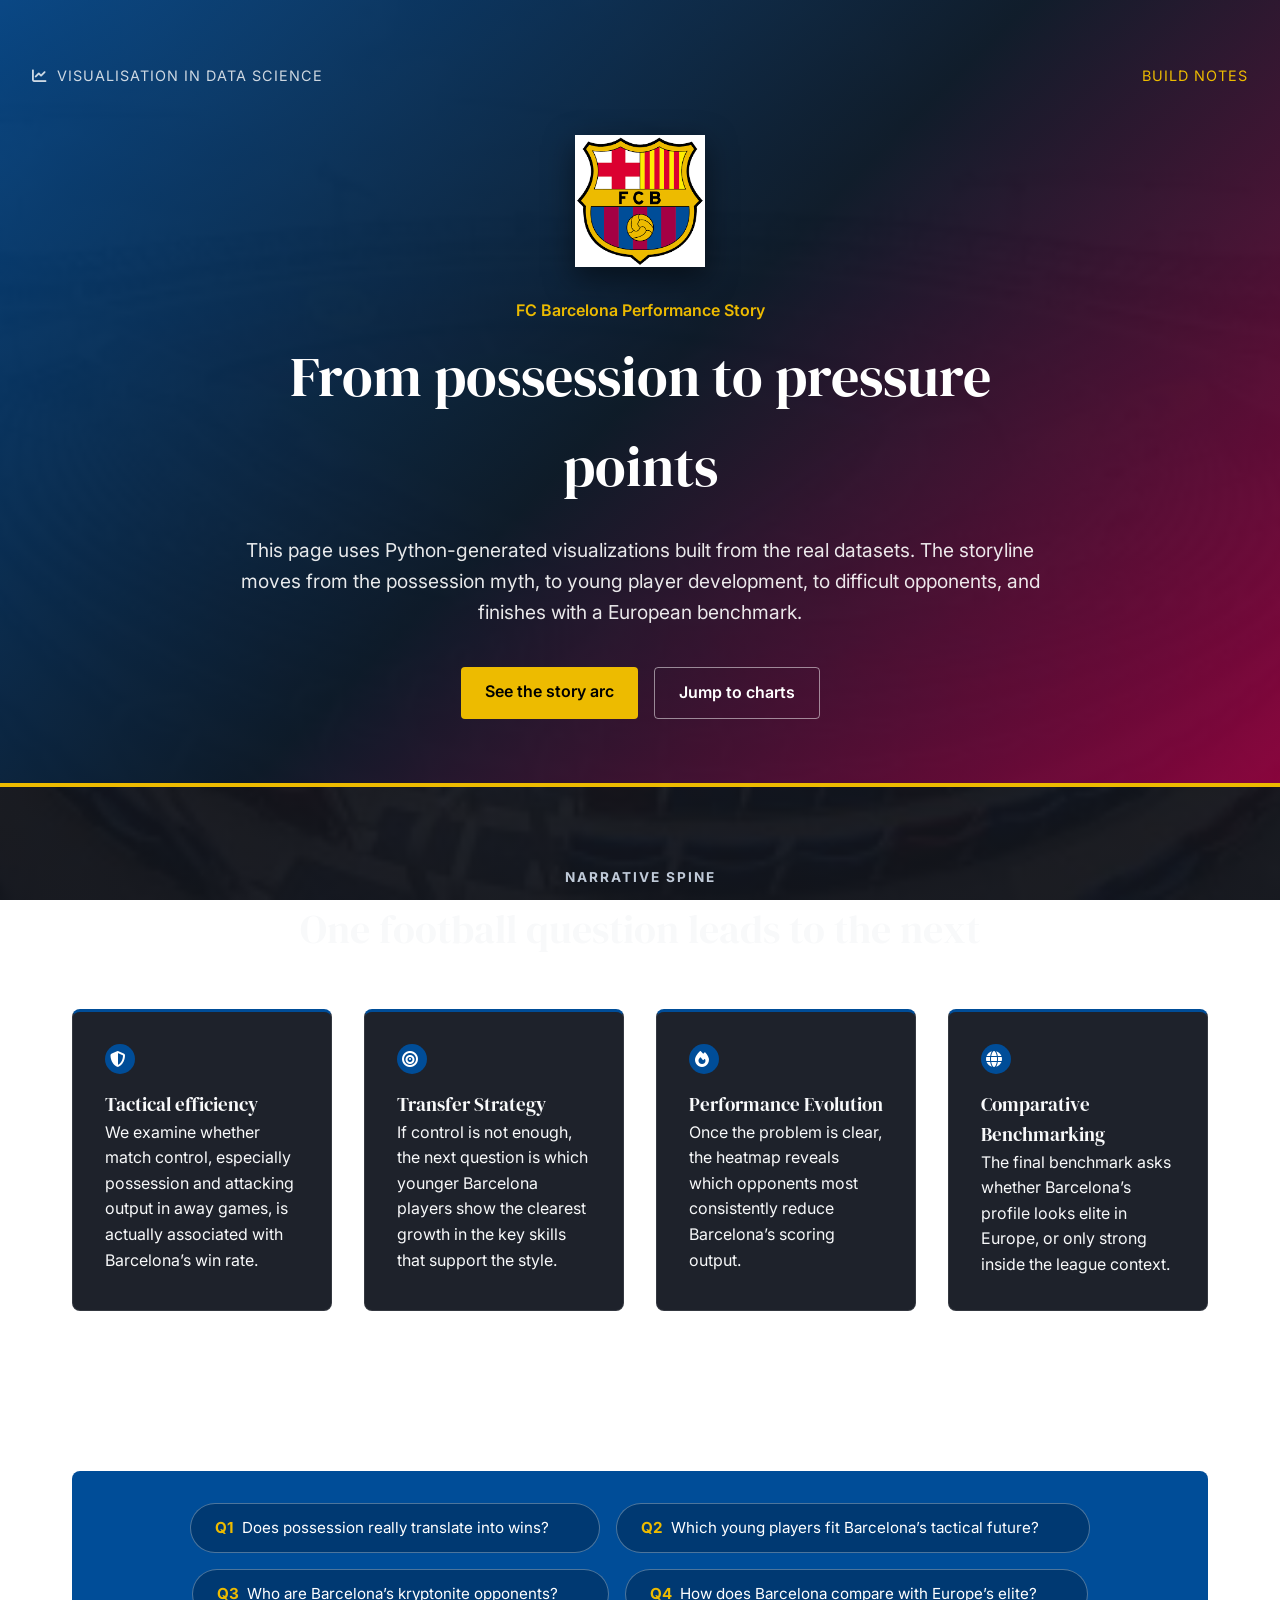
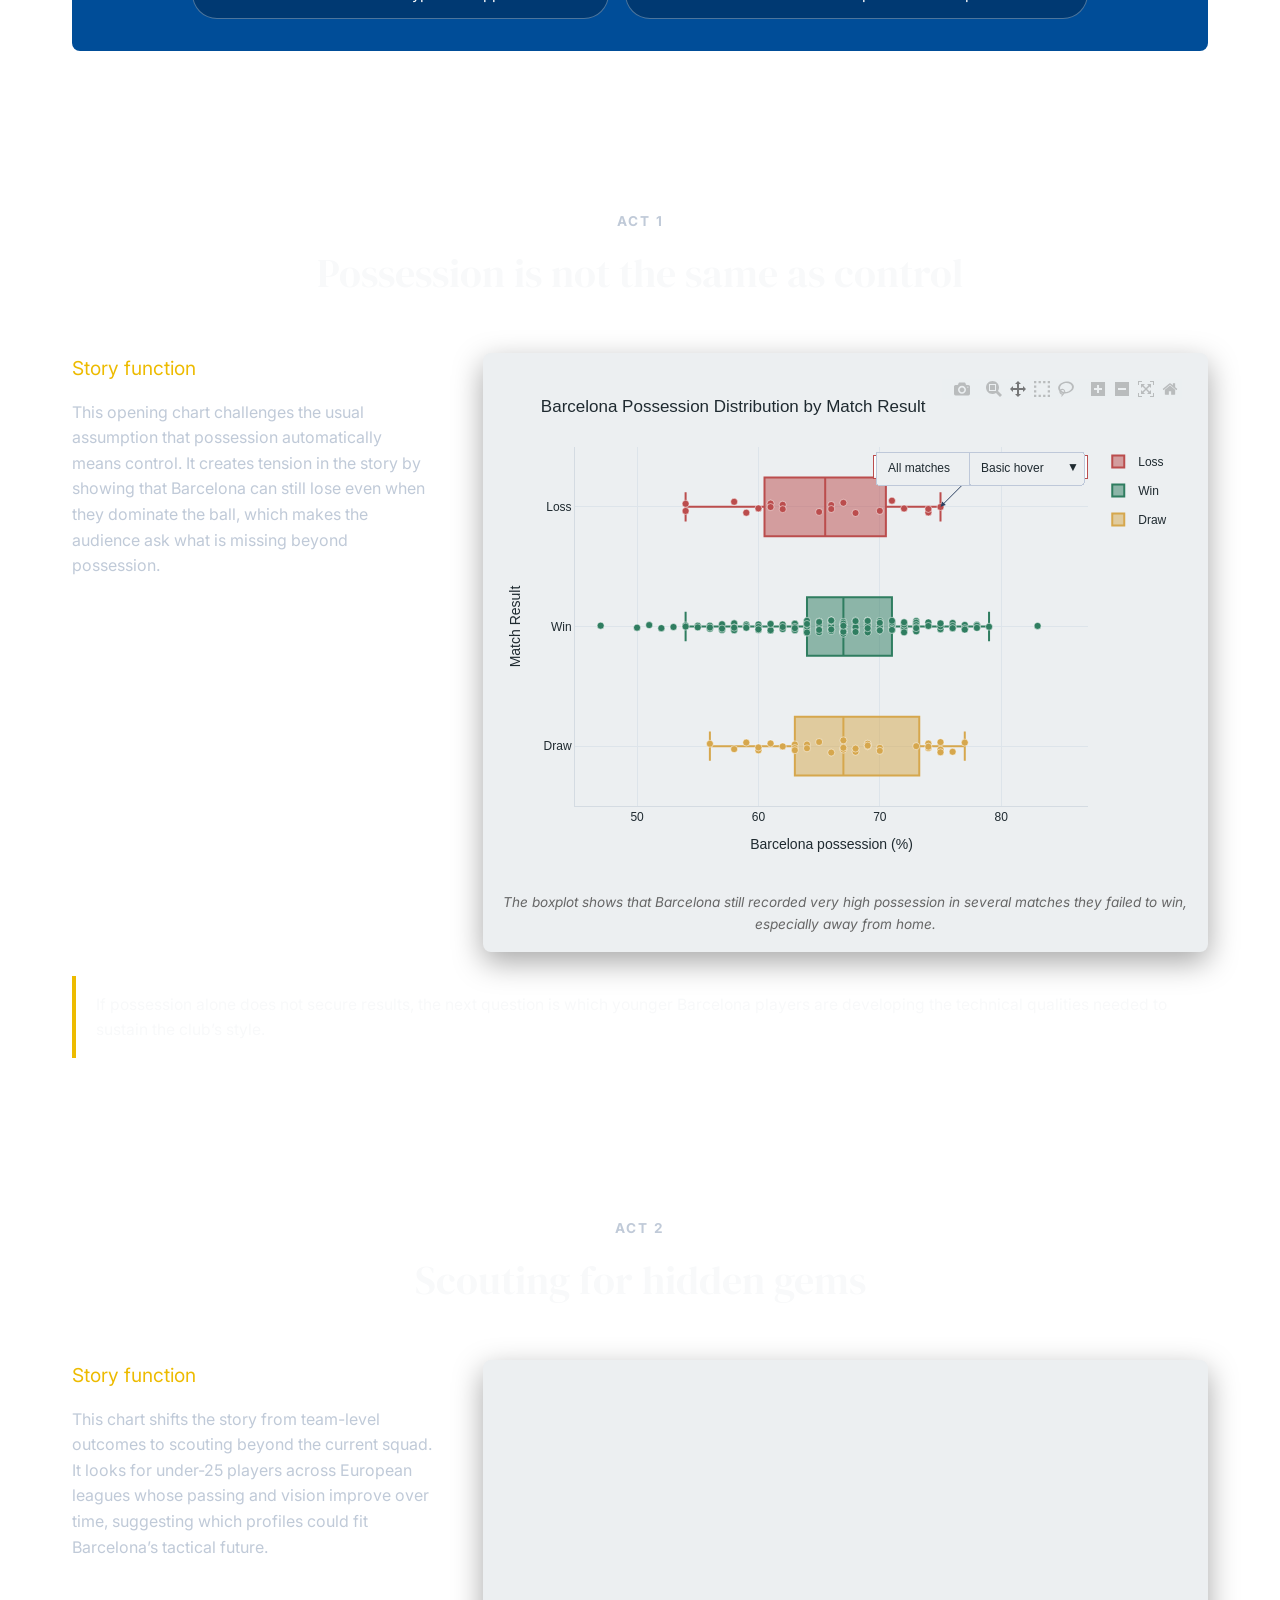
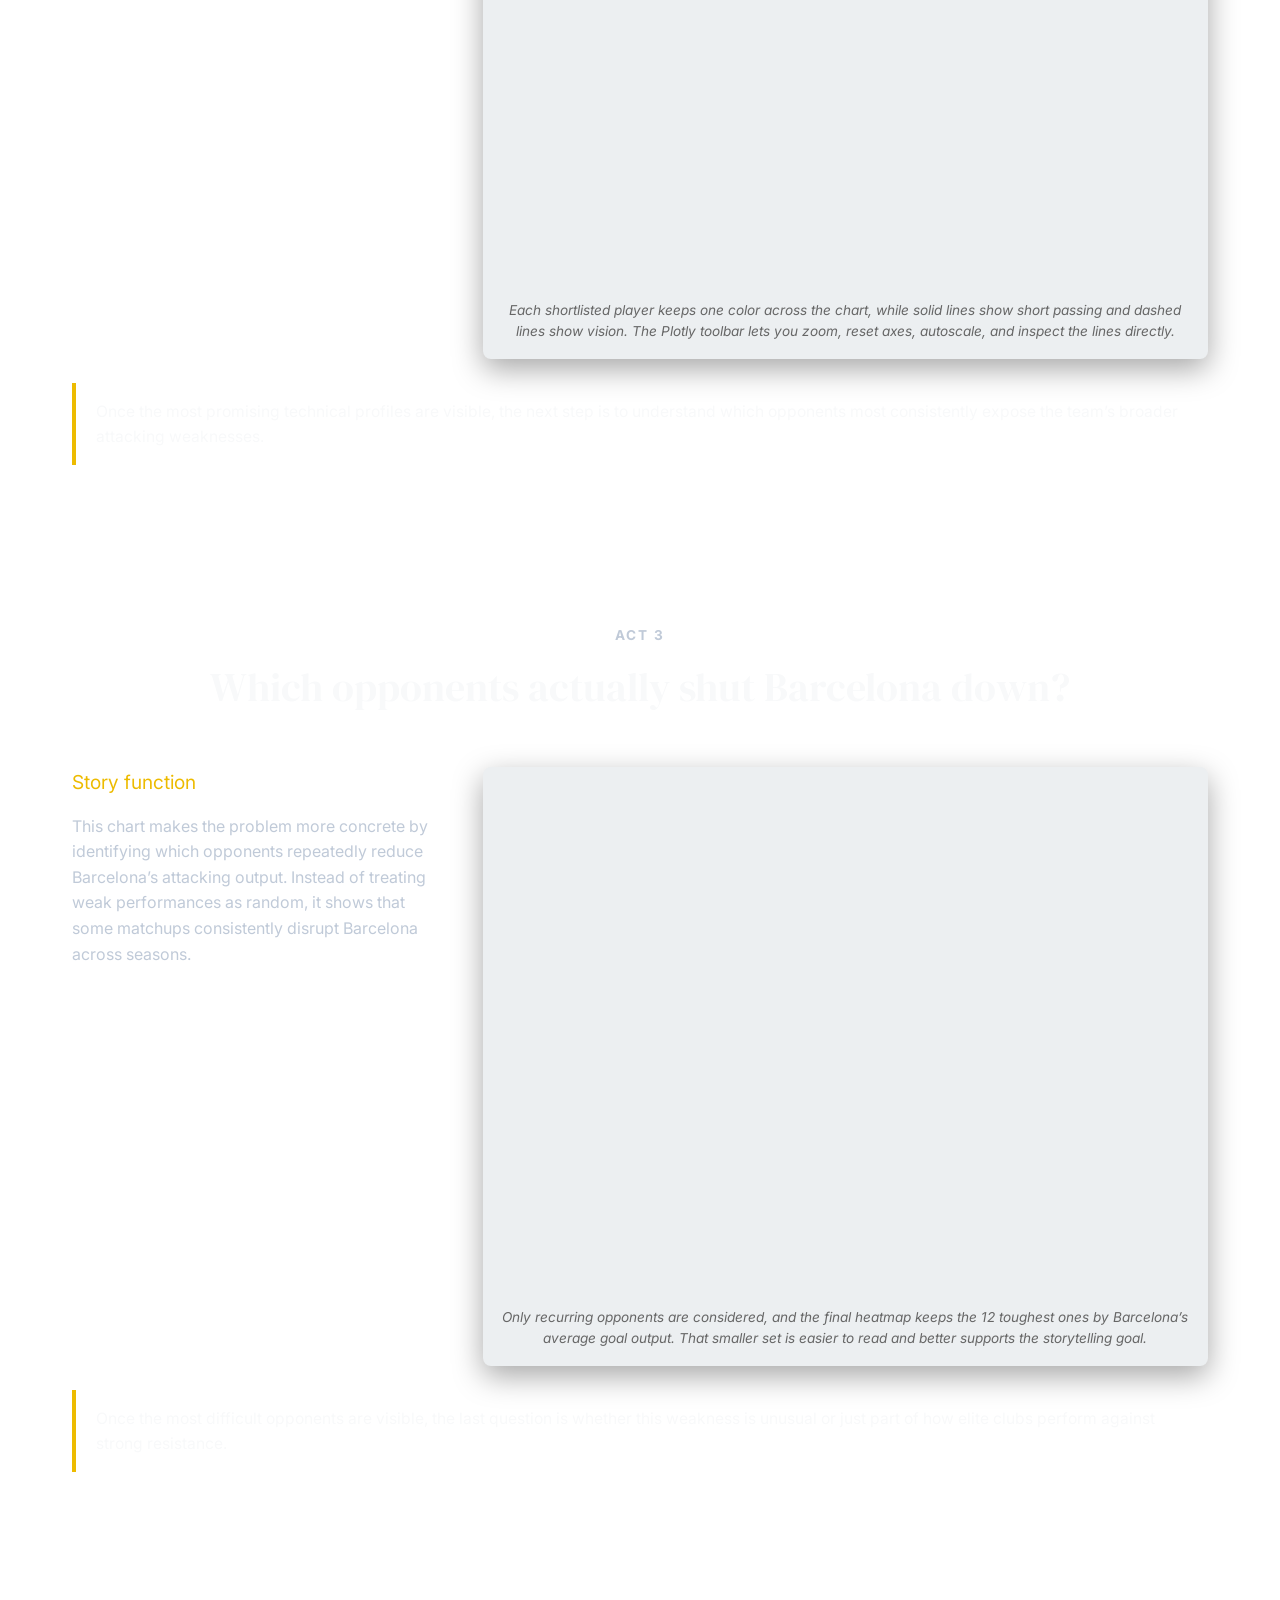
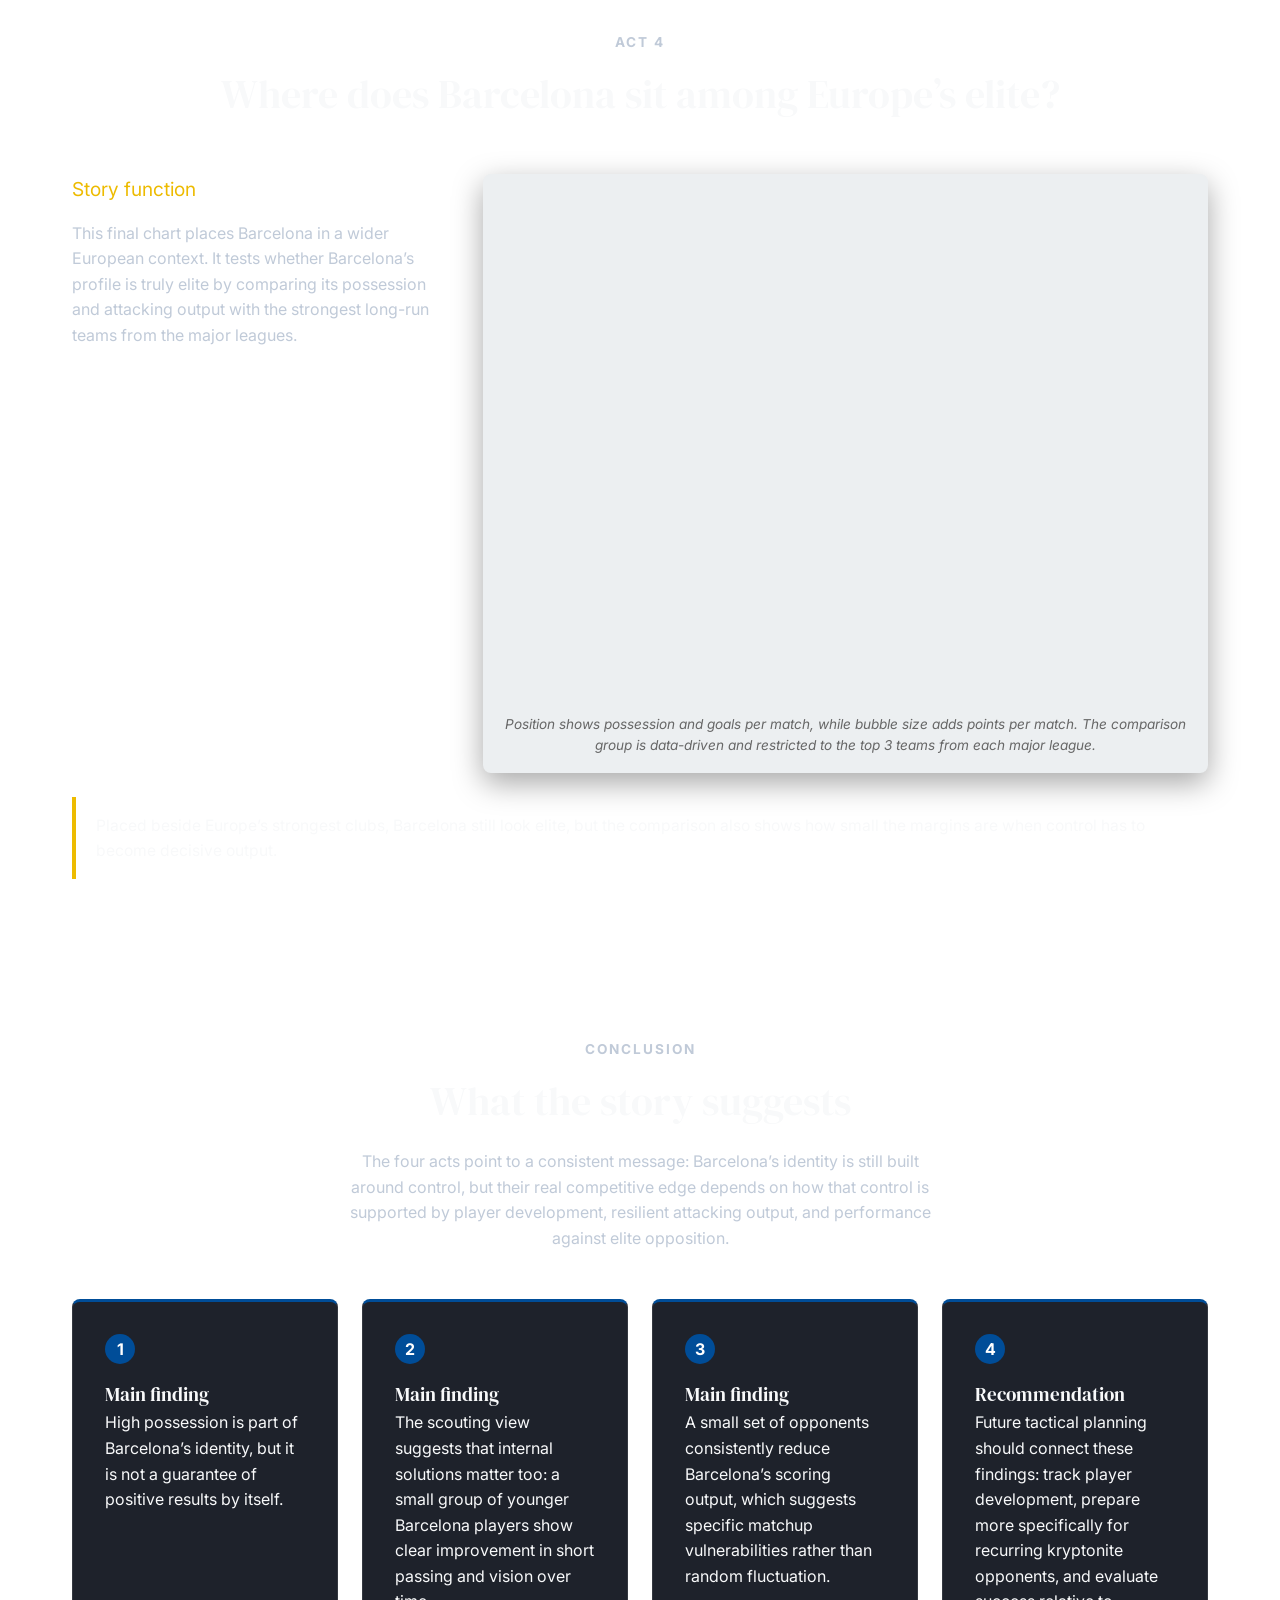
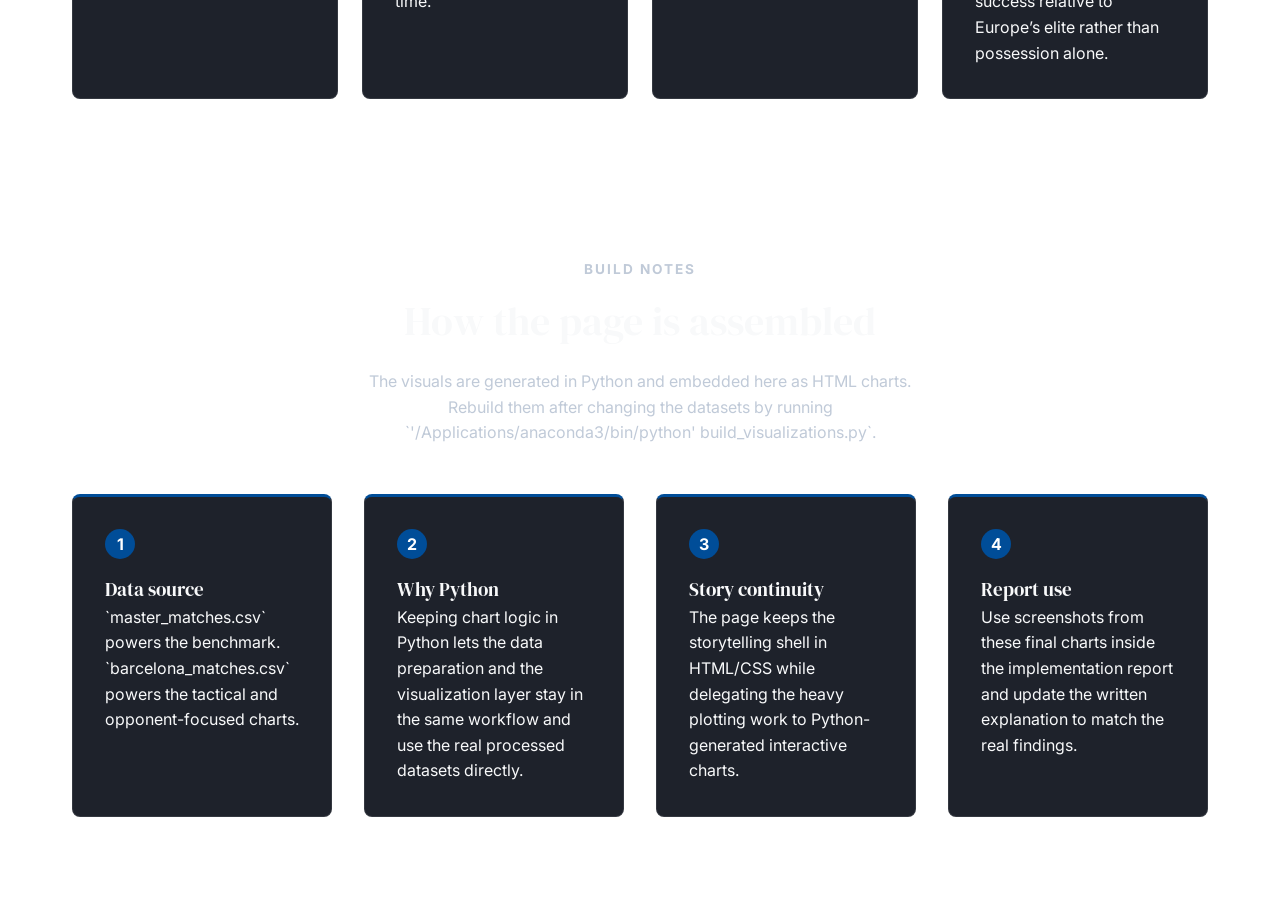
==== Final_Visualisation.html @ 542c440f "Filtering and other changes" ====
<!DOCTYPE html>
<html lang="en">
  <head>
    <meta charset="UTF-8" />
    <meta name="viewport" content="width=device-width, initial-scale=1.0" />
    <title>Barcelona Performance Story</title>
    <link rel="preconnect" href="https://fonts.googleapis.com" />
    <link rel="preconnect" href="https://fonts.gstatic.com" crossorigin />
    <link href="https://fonts.googleapis.com/css2?family=DM+Serif+Display:ital@0;1&family=Inter:wght@400;500;600;700&display=swap" rel="stylesheet" />
    <link rel="stylesheet" href="https://cdnjs.cloudflare.com/ajax/libs/font-awesome/6.4.0/css/all.min.css" />
    <link rel="stylesheet" href="./styles-2.css" />
  </head>
  <body>
    <header class="hero">
      <nav class="topbar">
        <span class="eyebrow"><i class="fa-solid fa-chart-line"></i> Visualisation in Data Science</span>
        <a href="#build-notes" class="report-link">Build notes</a>
      </nav>
      <div class="hero-copy">
        <img src="./barca-logo.png" alt="FC Barcelona Crest" class="barca-logo" />
        
        <p class="kicker">FC Barcelona Performance Story</p>
        <h1>From possession to pressure points</h1>
        <p class="lede">
          This page uses Python-generated visualizations built from the real
          datasets. The storyline moves from the possession myth, to young
          player development, to difficult opponents, and finishes with a European
          benchmark.
        </p>
        <div class="hero-actions">
          <a href="#storyline" class="button button-primary">See the story arc</a>
          <a href="#visual-1" class="button button-secondary">Jump to charts</a>
        </div>
      </div>
    </header>

    <main>
      <section id="storyline" class="panel panel-story">
        <div class="section-heading">
          <p class="section-kicker">Narrative spine</p>
          <h2>One football question leads to the next</h2>
        </div>
        <div class="story-grid">
          <article class="story-card">
            <span class="step"><i class="fa-solid fa-shield-halved"></i></span>
            <h3> Tactical efficiency</h3>
            <p>We examine whether match control, especially possession and attacking output in away games, is actually associated with Barcelona’s win rate.</p>
          </article>
          <article class="story-card">
            <span class="step"><i class="fa-solid fa-bullseye"></i></span>
            <h3>Transfer Strategy</h3>
            <p>If control is not enough, the next question is which younger Barcelona players show the clearest growth in the key skills that support the style.</p>
          </article>
          <article class="story-card">
            <span class="step"><i class="fa-solid fa-fire"></i></span>
            <h3>Performance Evolution</h3>
            <p>Once the problem is clear, the heatmap reveals which opponents most consistently reduce Barcelona’s scoring output.</p>
          </article>
          <article class="story-card">
            <span class="step"><i class="fa-solid fa-globe"></i></span>
            <h3>Comparative Benchmarking</h3>
            <p>The final benchmark asks whether Barcelona’s profile looks elite in Europe, or only strong inside the league context.</p>
          </article>
        </div>
      </section>

      <section class="panel panel-question-strip">
        <div class="question-strip">
          <a href="#visual-1" class="question-pill">
            <strong>Q1</strong>
            <span>Does possession really translate into wins?</span>
            <i class="fa-solid fa-arrow-right pill-icon"></i>
          </a>
          <a href="#visual-2" class="question-pill">
            <strong>Q2</strong>
            <span>Which young players fit Barcelona’s tactical future?</span>
            <i class="fa-solid fa-arrow-right pill-icon"></i>
          </a>
          <a href="#visual-3" class="question-pill">
            <strong>Q3</strong>
            <span>Who are Barcelona’s kryptonite opponents?</span>
            <i class="fa-solid fa-arrow-right pill-icon"></i>
          </a>
          <a href="#visual-4" class="question-pill">
            <strong>Q4</strong>
            <span>How does Barcelona compare with Europe’s elite?</span>
            <i class="fa-solid fa-arrow-right pill-icon"></i>
          </a>
        </div>
      </section>

      <section id="visual-1" class="panel visual-panel">
        <div class="section-heading">
          <p class="section-kicker">Act 1</p>
          <h2>Possession is not the same as control</h2>
        </div>
        <div class="chart-layout">
          <div class="chart-copy">
            <h3>Story function</h3>
            <p>This opening chart challenges the usual assumption that possession automatically means control. It creates tension in the story by showing that Barcelona can still lose even when they dominate the ball, which makes the audience ask what is missing beyond possession.</p>
          </div>
          <div class="chart-card">
            <iframe class="chart-frame" src="./charts/act1_boxplot.html" title="Act 1 boxplot" loading="lazy"></iframe>
            <div class="chart-note">The boxplot shows that Barcelona still recorded very high possession in several matches they failed to win, especially away from home.</div>
          </div>
        </div>
        <p class="transition-note">If possession alone does not secure results, the next question is which younger Barcelona players are developing the technical qualities needed to sustain the club’s style.</p>
      </section>

      <section id="visual-2" class="panel visual-panel">
        <div class="section-heading">
          <p class="section-kicker">Act 2</p>
          <h2>Scouting for hidden gems</h2>
        </div>
        <div class="chart-layout">
          <div class="chart-copy">
            <h3>Story function</h3>
            <p>This chart shifts the story from team-level outcomes to scouting beyond the current squad. It looks for under-25 players across European leagues whose passing and vision improve over time, suggesting which profiles could fit Barcelona’s tactical future.</p>
          </div>
          <div class="chart-card">
            <iframe class="chart-frame" src="./charts/act2_hidden_gems.html" title="Act 2 scouting for hidden gems" loading="lazy"></iframe>
            <div class="chart-note">Each shortlisted player keeps one color across the chart, while solid lines show short passing and dashed lines show vision. The Plotly toolbar lets you zoom, reset axes, autoscale, and inspect the lines directly.</div>
          </div>
        </div>
        <p class="transition-note">Once the most promising technical profiles are visible, the next step is to understand which opponents most consistently expose the team’s broader attacking weaknesses.</p>
      </section>

      <section id="visual-3" class="panel visual-panel">
        <div class="section-heading">
          <p class="section-kicker">Act 3</p>
          <h2>Which opponents actually shut Barcelona down?</h2>
        </div>
        <div class="chart-layout">
          <div class="chart-copy">
            <h3>Story function</h3>
            <p>This chart makes the problem more concrete by identifying which opponents repeatedly reduce Barcelona’s attacking output. Instead of treating weak performances as random, it shows that some matchups consistently disrupt Barcelona across seasons.</p>
          </div>
          <div class="chart-card">
            <iframe class="chart-frame" src="./charts/act3_kryptonite_heatmap.html" title="Act 3 kryptonite opponents" loading="lazy"></iframe>
            <div class="chart-note">Only recurring opponents are considered, and the final heatmap keeps the 12 toughest ones by Barcelona’s average goal output. That smaller set is easier to read and better supports the storytelling goal.</div>
          </div>
        </div>
        <p class="transition-note">Once the most difficult opponents are visible, the last question is whether this weakness is unusual or just part of how elite clubs perform against strong resistance.</p>
      </section>

      <section id="visual-4" class="panel visual-panel">
        <div class="section-heading">
          <p class="section-kicker">Act 4</p>
          <h2>Where does Barcelona sit among Europe’s elite?</h2>
        </div>
        <div class="chart-layout">
          <div class="chart-copy">
            <h3>Story function</h3>
            <p>This final chart places Barcelona in a wider European context. It tests whether Barcelona’s profile is truly elite by comparing its possession and attacking output with the strongest long-run teams from the major leagues.</p>
          </div>
          <div class="chart-card">
            <iframe class="chart-frame" src="./charts/act4_european_benchmark.html" title="Act 4 European benchmark" loading="lazy"></iframe>
            <div class="chart-note">Position shows possession and goals per match, while bubble size adds points per match. The comparison group is data-driven and restricted to the top 3 teams from each major league.</div>
          </div>
        </div>
        <p class="transition-note">Placed beside Europe’s strongest clubs, Barcelona still look elite, but the comparison also shows how small the margins are when control has to become decisive output.</p>
      </section>

      <section id="conclusion" class="panel panel-conclusion">
        <div class="section-heading">
          <p class="section-kicker">Conclusion</p>
          <h2>What the story suggests</h2>
          <p>
            The four acts point to a consistent message: Barcelona’s identity
            is still built around control, but their real competitive edge
            depends on how that control is supported by player development,
            resilient attacking output, and performance against elite opposition.
          </p>
        </div>
        <div class="conclusion-grid">
          <article class="report-card">
            <span class="step">1</span>
            <h3>Main finding</h3>
            <p>High possession is part of Barcelona’s identity, but it is not a guarantee of positive results by itself.</p>
          </article>
          <article class="report-card">
            <span class="step">2</span>
            <h3>Main finding</h3>
            <p>The scouting view suggests that internal solutions matter too: a small group of younger Barcelona players show clear improvement in short passing and vision over time.</p>
          </article>
          <article class="report-card">
            <span class="step">3</span>
            <h3>Main finding</h3>
            <p>A small set of opponents consistently reduce Barcelona’s scoring output, which suggests specific matchup vulnerabilities rather than random fluctuation.</p>
          </article>
          <article class="report-card">
            <span class="step">4</span>
            <h3>Recommendation</h3>
            <p>Future tactical planning should connect these findings: track player development, prepare more specifically for recurring kryptonite opponents, and evaluate success relative to Europe’s elite rather than possession alone.</p>
          </article>
        </div>
      </section>

      <section id="build-notes" class="panel panel-report">
        <div class="section-heading">
          <p class="section-kicker">Build notes</p>
          <h2>How the page is assembled</h2>
          <p>
            The visuals are generated in Python and embedded here as HTML charts.
            Rebuild them after changing the datasets by running
            `'/Applications/anaconda3/bin/python' build_visualizations.py`.
          </p>
        </div>
        <div class="report-cards">
          <article class="report-card">
            <span class="step">1</span>
            <h3>Data source</h3>
            <p>`master_matches.csv` powers the benchmark. `barcelona_matches.csv` powers the tactical and opponent-focused charts.</p>
          </article>
          <article class="report-card">
            <span class="step">2</span>
            <h3>Why Python</h3>
            <p>Keeping chart logic in Python lets the data preparation and the visualization layer stay in the same workflow and use the real processed datasets directly.</p>
          </article>
          <article class="report-card">
            <span class="step">3</span>
            <h3>Story continuity</h3>
            <p>The page keeps the storytelling shell in HTML/CSS while delegating the heavy plotting work to Python-generated interactive charts.</p>
          </article>
          <article class="report-card">
            <span class="step">4</span>
            <h3>Report use</h3>
            <p>Use screenshots from these final charts inside the implementation report and update the written explanation to match the real findings.</p>
          </article>
        </div>
      </section>
    </main>
  </body>
</html>
---- styles-2.css ----
:root {
  --barca-blue: #004d98;
  --barca-red: #a50044;
  --barca-yellow: #edbb00;
  --bg-dark: #12151c;
  --panel-bg: #1e222b;
  --text-main: #f8f9fa;
  --text-muted: #c0cad8;
  --border-color: rgba(255, 255, 255, 0.1);
}

* {
  box-sizing: border-box;
  margin: 0;
  padding: 0;
}


body {
  font-family: 'Inter', sans-serif;
  background-image: linear-gradient(rgba(18, 21, 28, 0.85), rgba(18, 21, 28, 0.95)), url('./camp-nou.jpeg');
  background-size: cover;
  background-position: center center;
  background-attachment: fixed;
  color: var(--text-main);
  line-height: 1.6;
}

html { scroll-behavior: smooth; }
h1, h2, h3 { font-family: 'DM Serif Display', serif; font-weight: normal; }

.hero {
  background: linear-gradient(135deg, rgba(0, 77, 152, 0.8) 0%, rgba(13, 27, 42, 0.9) 50%, rgba(165, 0, 68, 0.8) 100%);
  padding: 4rem 2rem;
  border-bottom: 4px solid var(--barca-yellow);
}

.topbar {
  display: flex; justify-content: space-between; margin-bottom: 3rem;
  font-size: 0.9rem; text-transform: uppercase; letter-spacing: 1px;
  color: rgba(255, 255, 255, 0.8);
}
.topbar a { color: var(--barca-yellow); text-decoration: none; }

.hero-copy { max-width: 800px; margin: 0 auto; text-align: center; }


.barca-logo { width: 130px; margin-bottom: 1.5rem; filter: drop-shadow(0px 10px 15px rgba(0,0,0,0.5)); transition: transform 0.3s ease; }
.barca-logo:hover { transform: scale(1.05); }

.kicker { color: var(--barca-yellow); font-weight: 600; margin-bottom: 0.5rem; }
.hero h1 { font-size: 3.5rem; margin-bottom: 1.5rem; color: #ffffff; }
.lede { font-size: 1.2rem; color: rgba(255, 255, 255, 0.9); margin-bottom: 2.5rem; }

.hero-actions { display: flex; justify-content: center; gap: 1rem; }
.button { padding: 0.75rem 1.5rem; border-radius: 4px; text-decoration: none; font-weight: 600; transition: all 0.3s ease; }
.button-primary { background-color: var(--barca-yellow); color: #000; }
.button-primary:hover { background-color: #ffd700; transform: translateY(-2px); }
.button-secondary { background-color: transparent; color: #fff; border: 1px solid rgba(255, 255, 255, 0.5); }
.button-secondary:hover { background-color: rgba(255, 255, 255, 0.1); }

.panel { padding: 5rem 2rem; max-width: 1200px; margin: 0 auto; }
.panel.alternate { background-color: rgba(0, 0, 0, 0.4); border-radius: 10px; }

.section-heading { margin-bottom: 3rem; text-align: center; }
.section-kicker { color: var(--barca-red); font-weight: 700; text-transform: uppercase; font-size: 0.85rem; letter-spacing: 2px; }
.section-heading h2 { font-size: 2.5rem; margin: 0.5rem 0 1rem; }
.section-heading p { color: var(--text-muted); max-width: 600px; margin: 0 auto; }

.story-grid, .report-cards { display: grid; grid-template-columns: repeat(auto-fit, minmax(250px, 1fr)); gap: 2rem; }
.story-card, .report-card { background-color: var(--panel-bg); padding: 2rem; border-radius: 8px; border: 1px solid var(--border-color); border-top: 3px solid var(--barca-blue); transition: transform 0.3s ease; }
.story-card:hover { transform: translateY(-5px); border-top-color: var(--barca-red); }
.step { display: inline-block; background-color: var(--barca-blue); color: white; width: 30px; height: 30px; text-align: center; line-height: 30px; border-radius: 50%; font-weight: bold; margin-bottom: 1rem; }

.question-strip { display: flex; flex-wrap: wrap; gap: 1rem; justify-content: center; background-color: var(--barca-blue); padding: 2rem; border-radius: 8px; }

a.question-pill { display: flex; align-items: center; text-decoration: none; color: #ffffff !important; background-color: rgba(0, 0, 0, 0.25); padding: 0.75rem 1.5rem; border-radius: 50px; font-size: 0.95rem; border: 1px solid rgba(255, 255, 255, 0.3); transition: all 0.3s ease; cursor: pointer; }
a.question-pill:hover { background-color: rgba(0, 0, 0, 0.4); transform: translateY(-4px); box-shadow: 0 5px 15px rgba(0,0,0,0.3); border-color: var(--barca-yellow); }
a.question-pill strong { color: var(--barca-yellow) !important; margin-right: 0.5rem; }
.pill-icon { color: #ffffff !important; margin-left: 10px; font-size: 0.8rem; opacity: 0; transform: translateX(-10px); transition: all 0.3s ease; }
a.question-pill:hover .pill-icon { opacity: 1; transform: translateX(0); }

i { margin-right: 5px; }

.chart-layout { display: grid; grid-template-columns: 1fr 2fr; gap: 3rem; align-items: start; }
.chart-copy h3 { font-family: 'Inter', sans-serif; color: var(--barca-yellow); margin-bottom: 1rem; font-size: 1.2rem; }
.chart-copy p { color: var(--text-muted); }
.chart-card {
  background-color: #eceff1;
  border-radius: 8px;
  padding: 1rem;
  box-shadow: 0 10px 30px rgba(0,0,0,0.35);
}
.chart-frame {
  width: 100%;
  height: 500px;
  border: none;
  background-color: #eceff1;
}
.chart-note { margin-top: 1rem; font-size: 0.85rem; color: #666; text-align: center; font-style: italic; }
.transition-note {
  margin-top: 1.5rem;
  padding: 1rem 1.25rem;
  border-left: 4px solid var(--barca-yellow);
  background-color: rgba(255, 255, 255, 0.04);
  color: var(--text-main);
  font-size: 0.98rem;
}
.conclusion-grid {
  display: grid;
  grid-template-columns: repeat(auto-fit, minmax(240px, 1fr));
  gap: 1.5rem;
}

@media (max-width: 768px) {
  .chart-layout { grid-template-columns: 1fr; }
  .hero h1 { font-size: 2.5rem; }
}
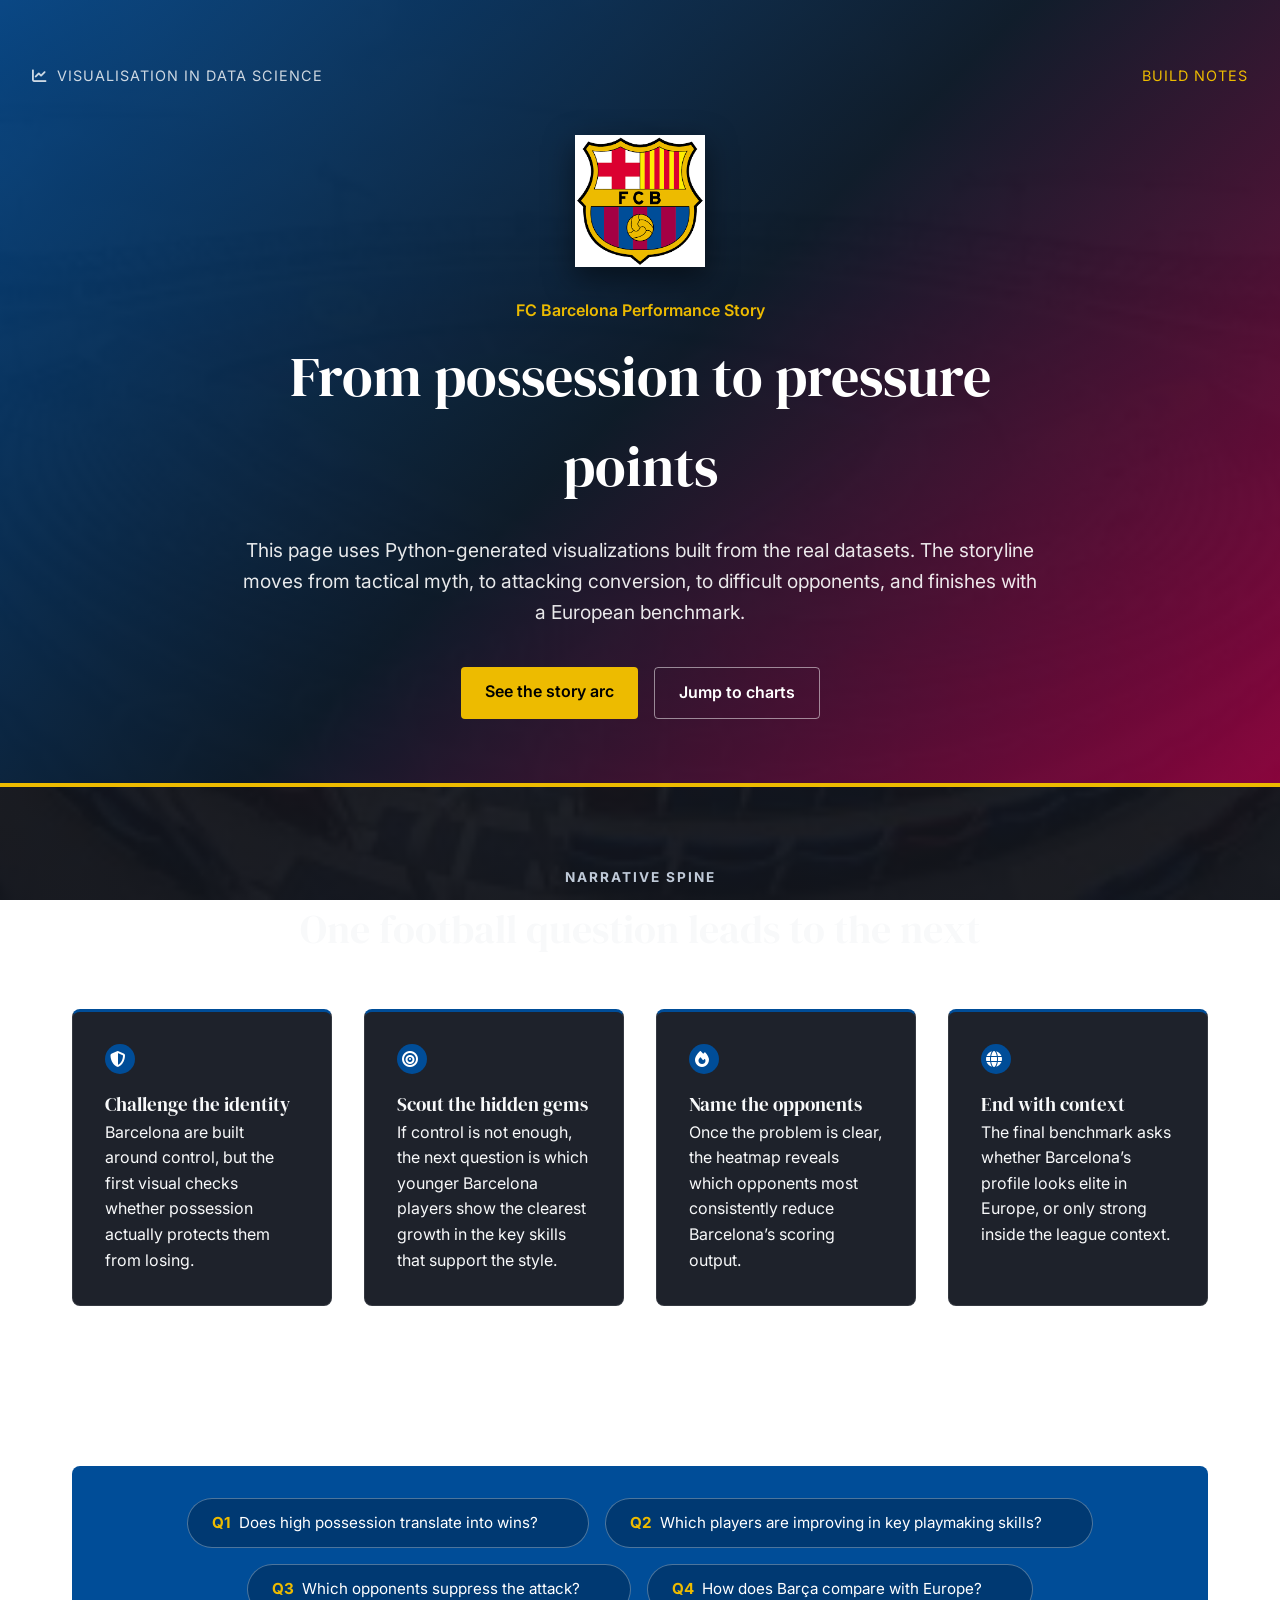
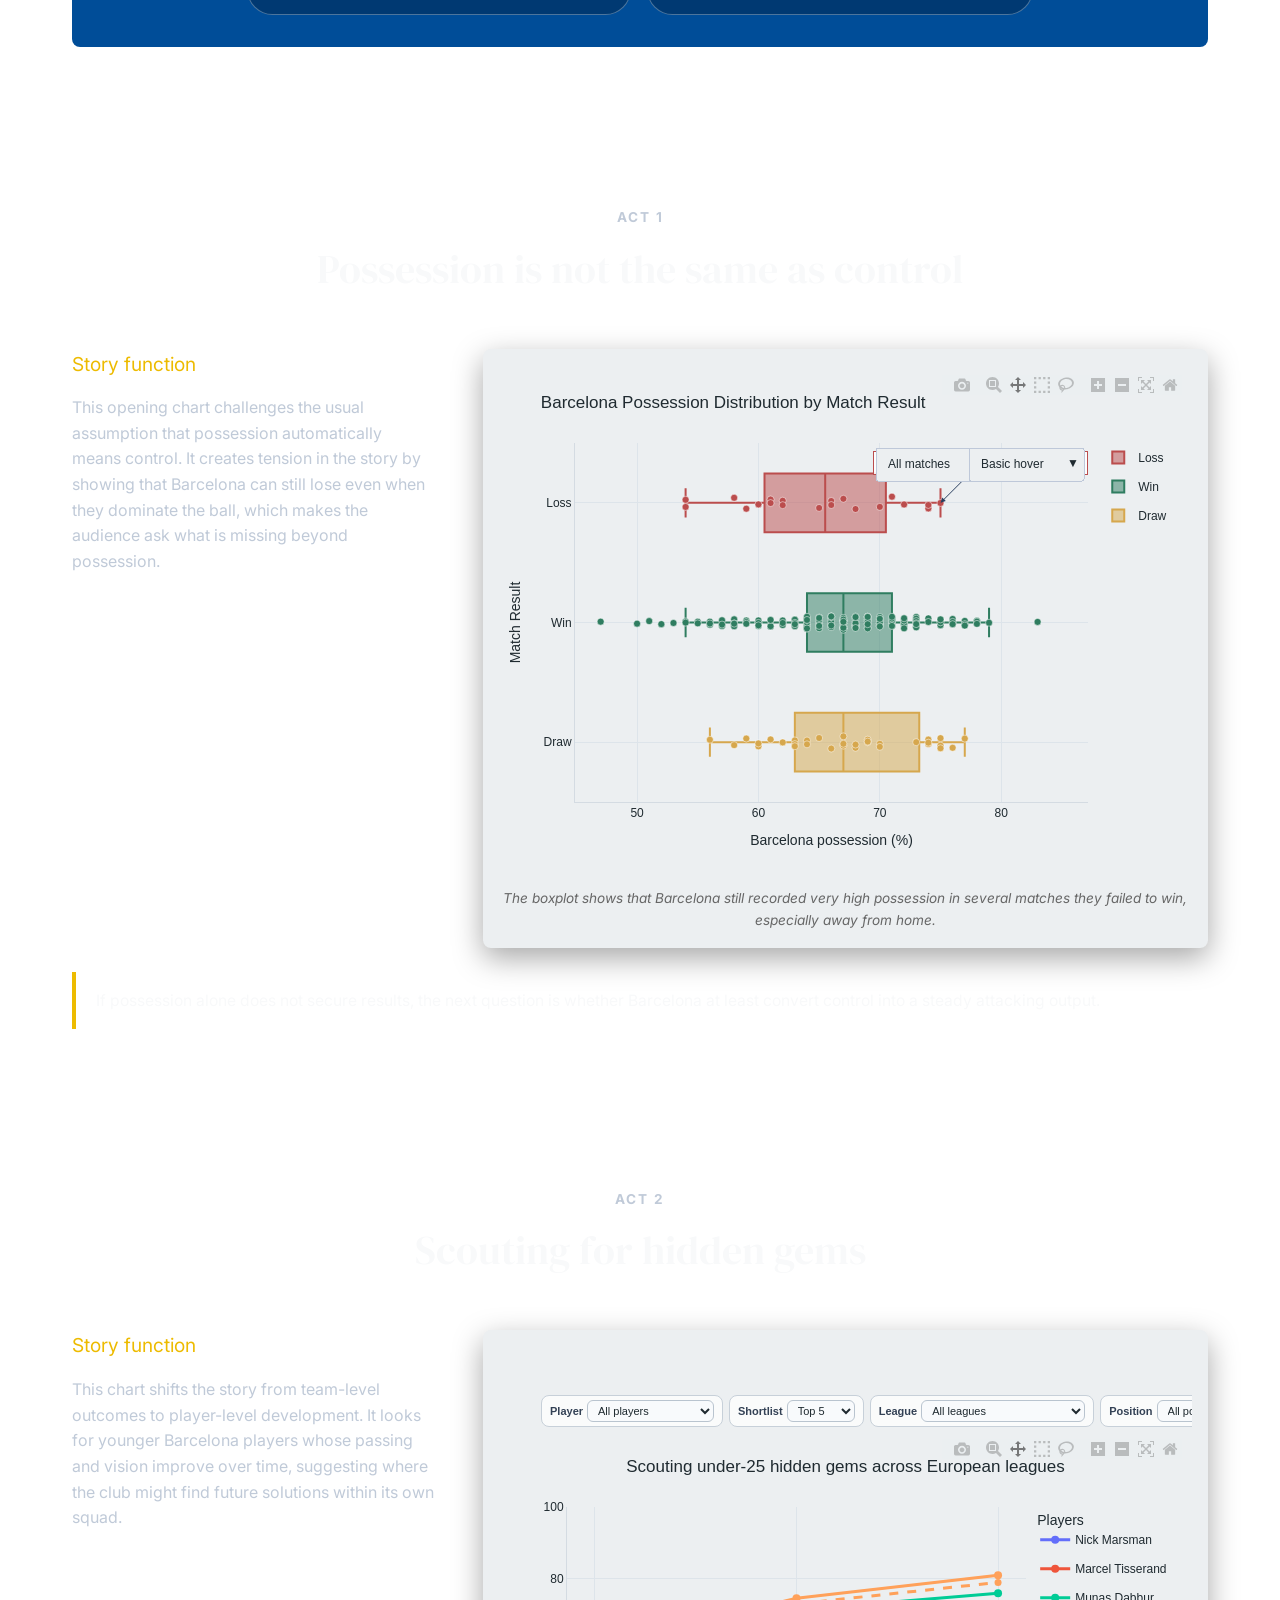
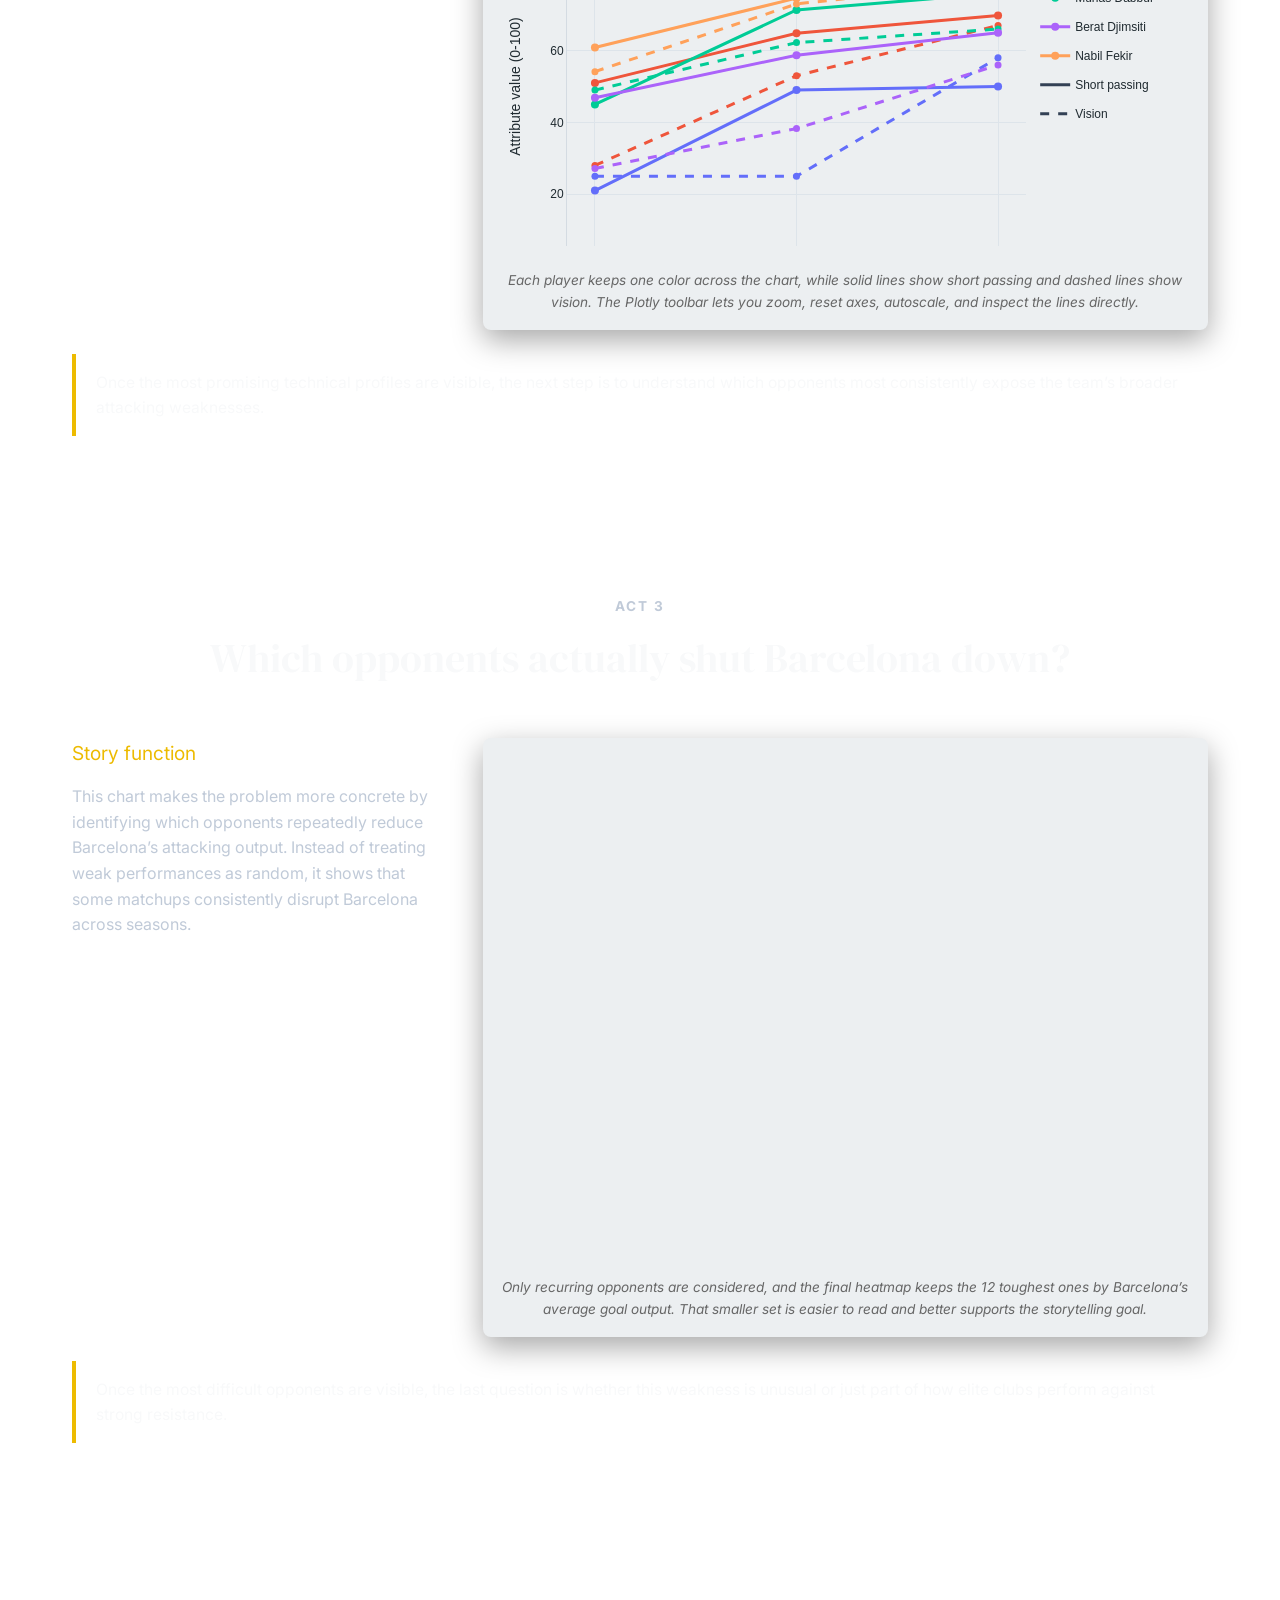
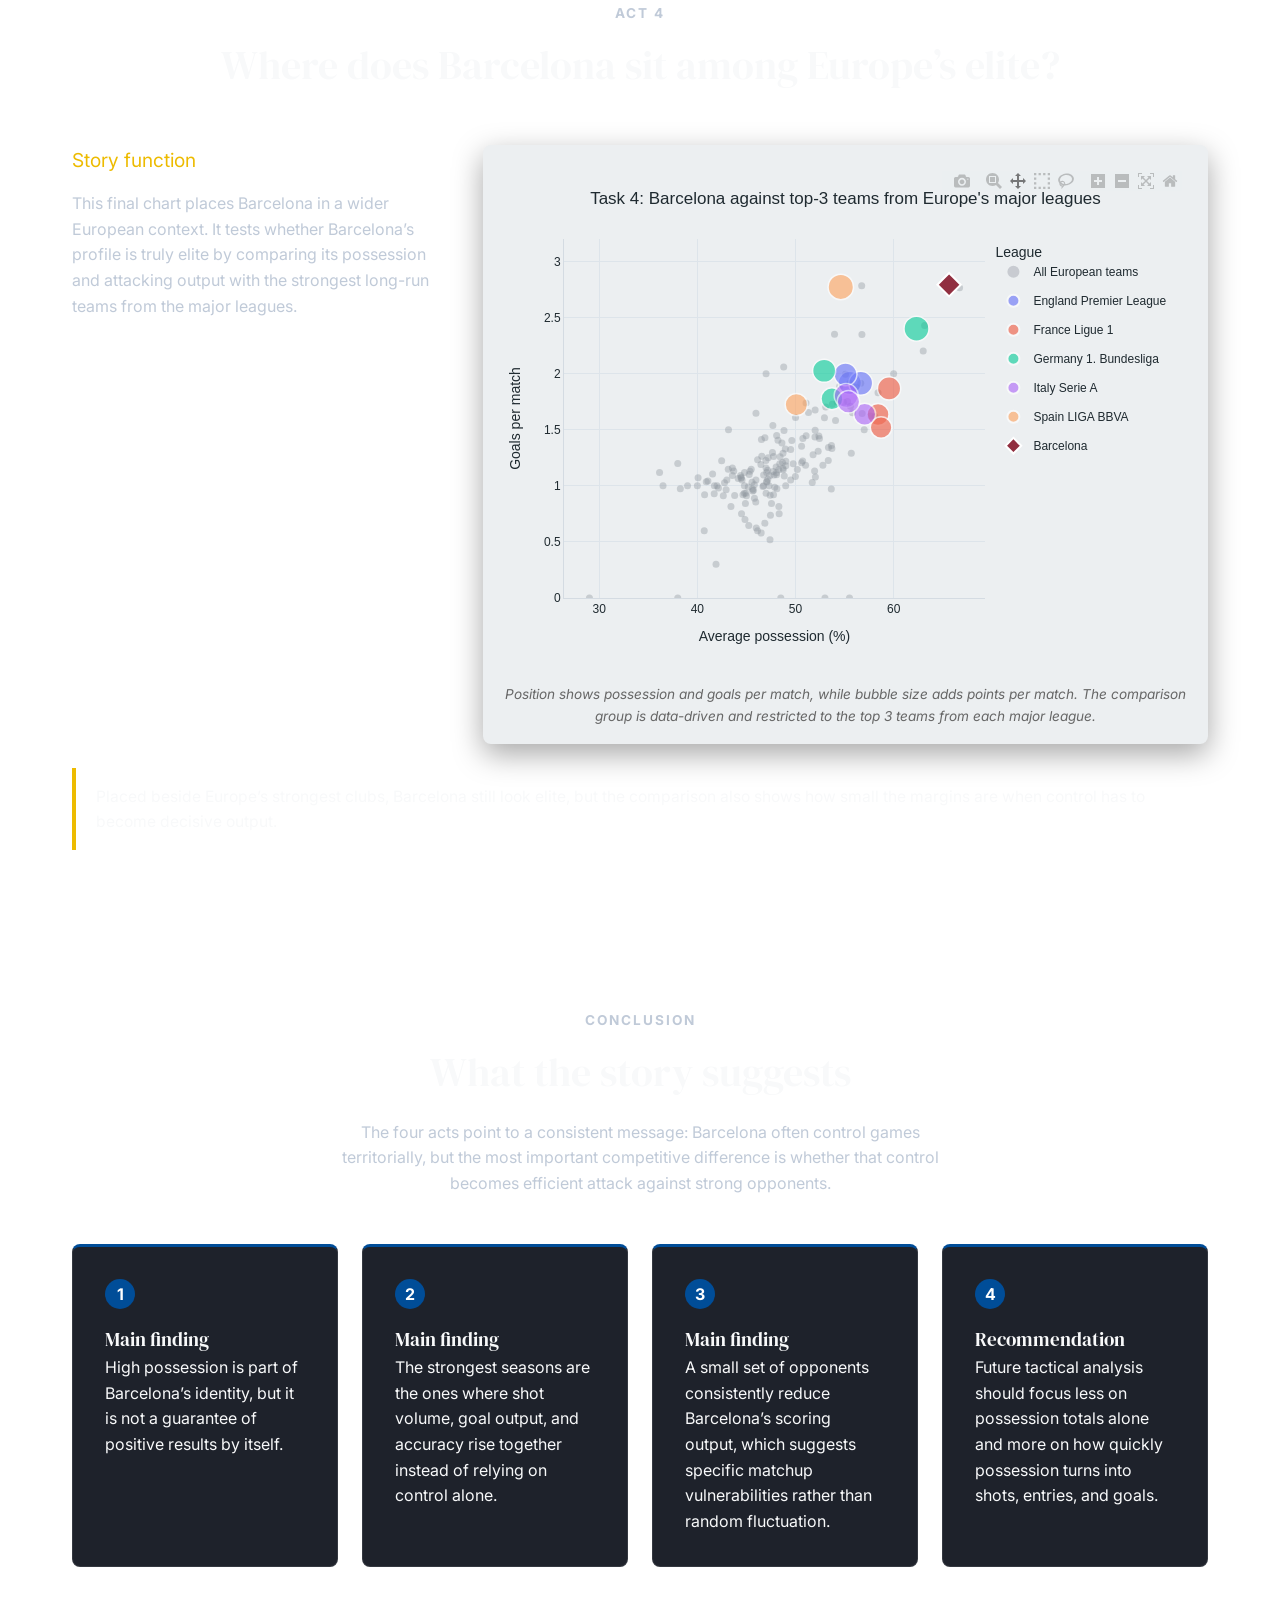
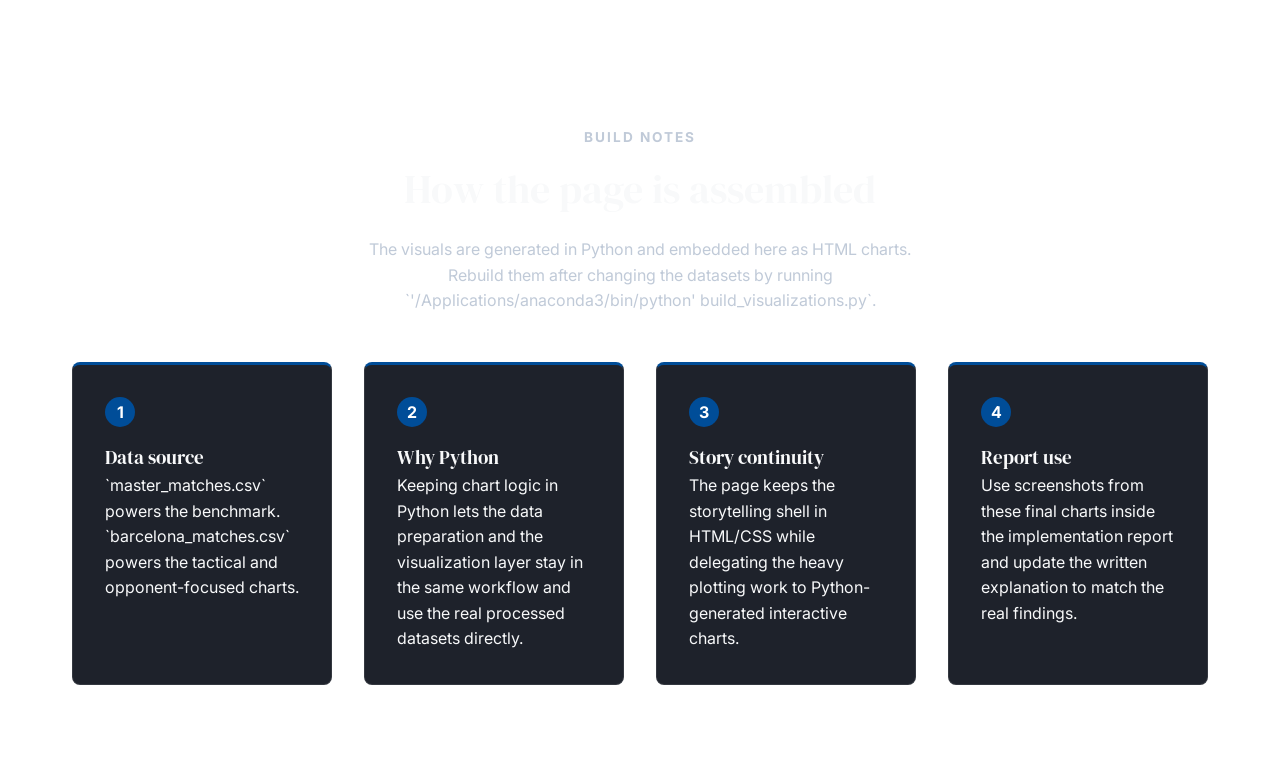
==== commit dffab253: "File Name Changed" ====
--- a/Final_Visualisation.html
+++ b/Final_Visualisation.html
@@ -23,8 +23,8 @@
         <h1>From possession to pressure points</h1>
         <p class="lede">
           This page uses Python-generated visualizations built from the real
-          datasets. The storyline moves from the possession myth, to young
-          player development, to difficult opponents, and finishes with a European
+          datasets. The storyline moves from tactical myth, to attacking
+          conversion, to difficult opponents, and finishes with a European
           benchmark.
         </p>
         <div class="hero-actions">
@@ -43,22 +43,22 @@
         <div class="story-grid">
           <article class="story-card">
             <span class="step"><i class="fa-solid fa-shield-halved"></i></span>
-            <h3> Tactical efficiency</h3>
-            <p>We examine whether match control, especially possession and attacking output in away games, is actually associated with Barcelona’s win rate.</p>
+            <h3>Challenge the identity</h3>
+            <p>Barcelona are built around control, but the first visual checks whether possession actually protects them from losing.</p>
           </article>
           <article class="story-card">
             <span class="step"><i class="fa-solid fa-bullseye"></i></span>
-            <h3>Transfer Strategy</h3>
+            <h3>Scout the hidden gems</h3>
             <p>If control is not enough, the next question is which younger Barcelona players show the clearest growth in the key skills that support the style.</p>
           </article>
           <article class="story-card">
             <span class="step"><i class="fa-solid fa-fire"></i></span>
-            <h3>Performance Evolution</h3>
+            <h3>Name the opponents</h3>
             <p>Once the problem is clear, the heatmap reveals which opponents most consistently reduce Barcelona’s scoring output.</p>
           </article>
           <article class="story-card">
             <span class="step"><i class="fa-solid fa-globe"></i></span>
-            <h3>Comparative Benchmarking</h3>
+            <h3>End with context</h3>
             <p>The final benchmark asks whether Barcelona’s profile looks elite in Europe, or only strong inside the league context.</p>
           </article>
         </div>
@@ -68,22 +68,22 @@
         <div class="question-strip">
           <a href="#visual-1" class="question-pill">
             <strong>Q1</strong>
-            <span>Does possession really translate into wins?</span>
+            <span>Does high possession translate into wins?</span>
             <i class="fa-solid fa-arrow-right pill-icon"></i>
           </a>
           <a href="#visual-2" class="question-pill">
             <strong>Q2</strong>
-            <span>Which young players fit Barcelona’s tactical future?</span>
+            <span>Which players are improving in key playmaking skills?</span>
             <i class="fa-solid fa-arrow-right pill-icon"></i>
           </a>
           <a href="#visual-3" class="question-pill">
             <strong>Q3</strong>
-            <span>Who are Barcelona’s kryptonite opponents?</span>
+            <span>Which opponents suppress the attack?</span>
             <i class="fa-solid fa-arrow-right pill-icon"></i>
           </a>
           <a href="#visual-4" class="question-pill">
             <strong>Q4</strong>
-            <span>How does Barcelona compare with Europe’s elite?</span>
+            <span>How does Barça compare with Europe?</span>
             <i class="fa-solid fa-arrow-right pill-icon"></i>
           </a>
         </div>
@@ -104,7 +104,7 @@
             <div class="chart-note">The boxplot shows that Barcelona still recorded very high possession in several matches they failed to win, especially away from home.</div>
           </div>
         </div>
-        <p class="transition-note">If possession alone does not secure results, the next question is which younger Barcelona players are developing the technical qualities needed to sustain the club’s style.</p>
+        <p class="transition-note">If possession alone does not secure results, the next question is whether Barcelona at least convert control into a steady attacking output.</p>
       </section>
 
       <section id="visual-2" class="panel visual-panel">
@@ -115,11 +115,11 @@
         <div class="chart-layout">
           <div class="chart-copy">
             <h3>Story function</h3>
-            <p>This chart shifts the story from team-level outcomes to scouting beyond the current squad. It looks for under-25 players across European leagues whose passing and vision improve over time, suggesting which profiles could fit Barcelona’s tactical future.</p>
+            <p>This chart shifts the story from team-level outcomes to player-level development. It looks for younger Barcelona players whose passing and vision improve over time, suggesting where the club might find future solutions within its own squad.</p>
           </div>
           <div class="chart-card">
             <iframe class="chart-frame" src="./charts/act2_hidden_gems.html" title="Act 2 scouting for hidden gems" loading="lazy"></iframe>
-            <div class="chart-note">Each shortlisted player keeps one color across the chart, while solid lines show short passing and dashed lines show vision. The Plotly toolbar lets you zoom, reset axes, autoscale, and inspect the lines directly.</div>
+            <div class="chart-note">Each player keeps one color across the chart, while solid lines show short passing and dashed lines show vision. The Plotly toolbar lets you zoom, reset axes, autoscale, and inspect the lines directly.</div>
           </div>
         </div>
         <p class="transition-note">Once the most promising technical profiles are visible, the next step is to understand which opponents most consistently expose the team’s broader attacking weaknesses.</p>
@@ -166,10 +166,10 @@
           <p class="section-kicker">Conclusion</p>
           <h2>What the story suggests</h2>
           <p>
-            The four acts point to a consistent message: Barcelona’s identity
-            is still built around control, but their real competitive edge
-            depends on how that control is supported by player development,
-            resilient attacking output, and performance against elite opposition.
+            The four acts point to a consistent message: Barcelona often control
+            games territorially, but the most important competitive difference is
+            whether that control becomes efficient attack against strong
+            opponents.
           </p>
         </div>
         <div class="conclusion-grid">
@@ -181,7 +181,7 @@
           <article class="report-card">
             <span class="step">2</span>
             <h3>Main finding</h3>
-            <p>The scouting view suggests that internal solutions matter too: a small group of younger Barcelona players show clear improvement in short passing and vision over time.</p>
+            <p>The strongest seasons are the ones where shot volume, goal output, and accuracy rise together instead of relying on control alone.</p>
           </article>
           <article class="report-card">
             <span class="step">3</span>
@@ -191,7 +191,7 @@
           <article class="report-card">
             <span class="step">4</span>
             <h3>Recommendation</h3>
-            <p>Future tactical planning should connect these findings: track player development, prepare more specifically for recurring kryptonite opponents, and evaluate success relative to Europe’s elite rather than possession alone.</p>
+            <p>Future tactical analysis should focus less on possession totals alone and more on how quickly possession turns into shots, entries, and goals.</p>
           </article>
         </div>
       </section>
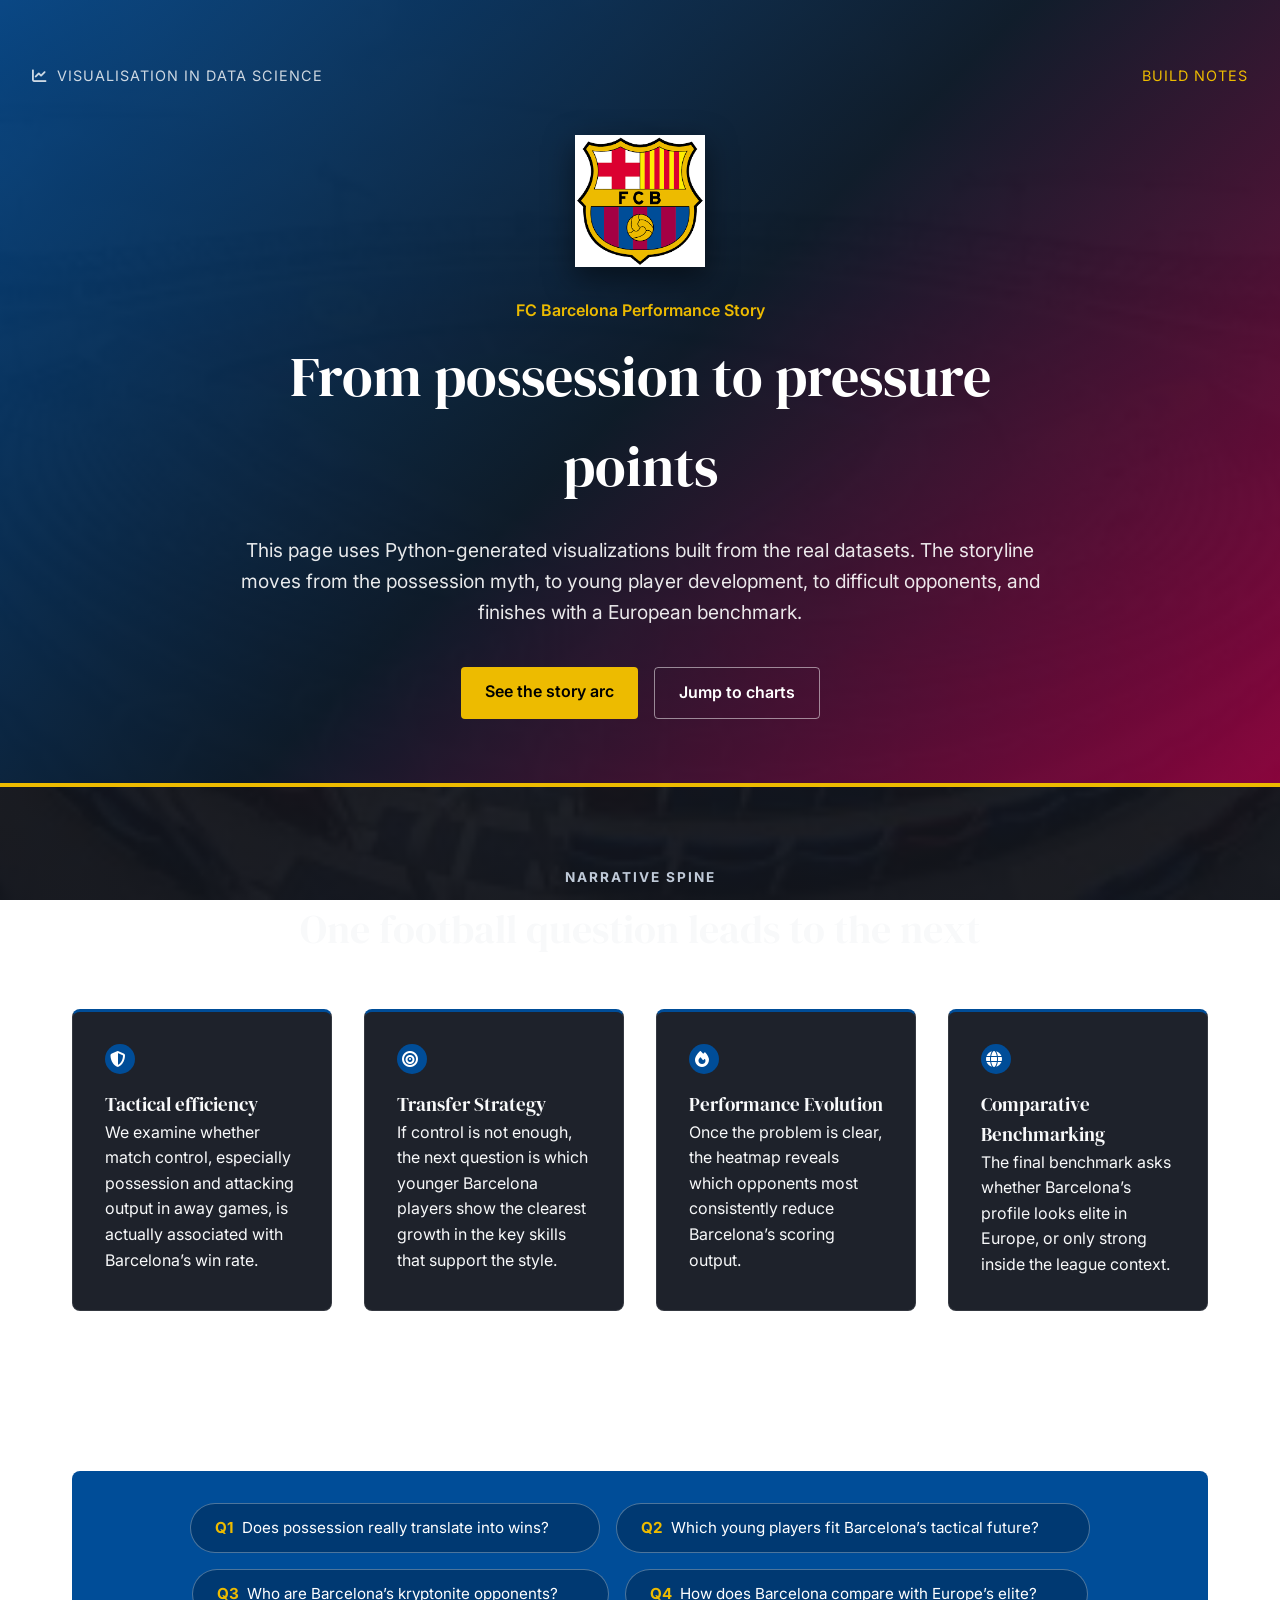
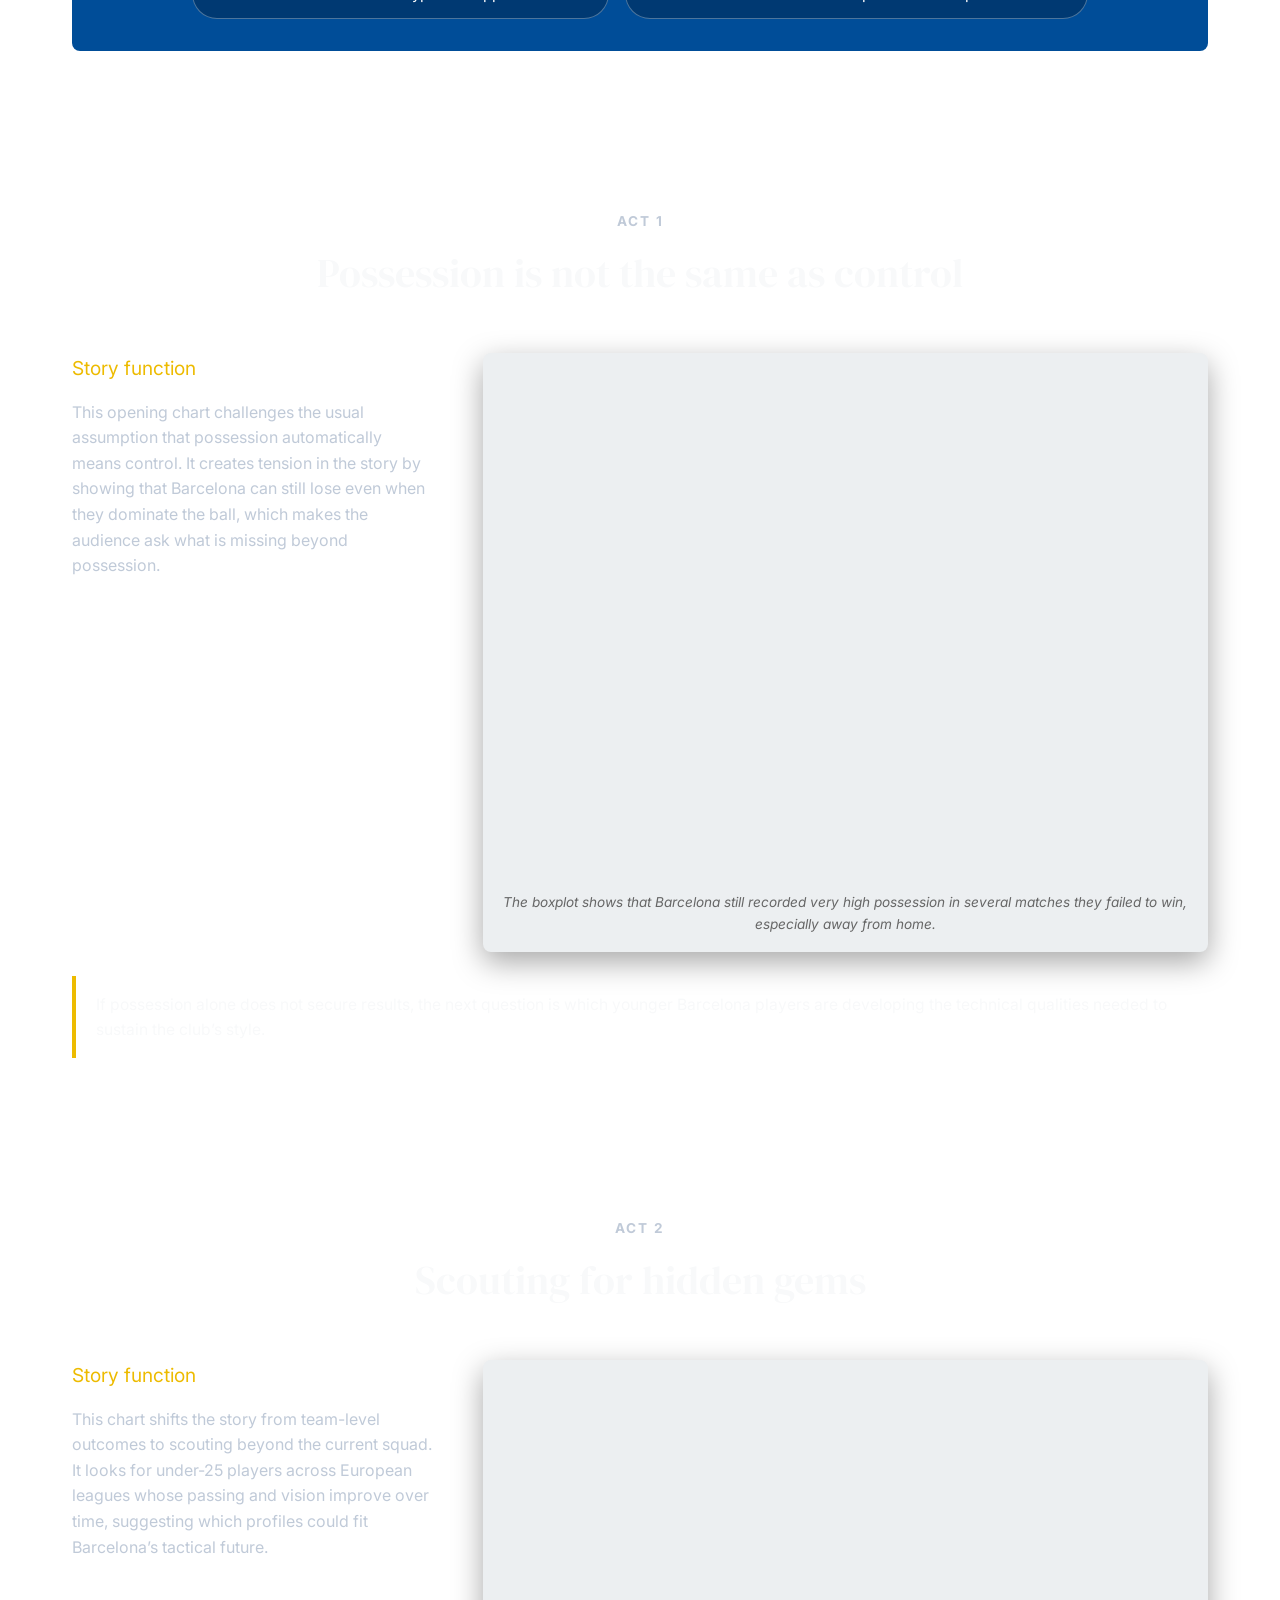
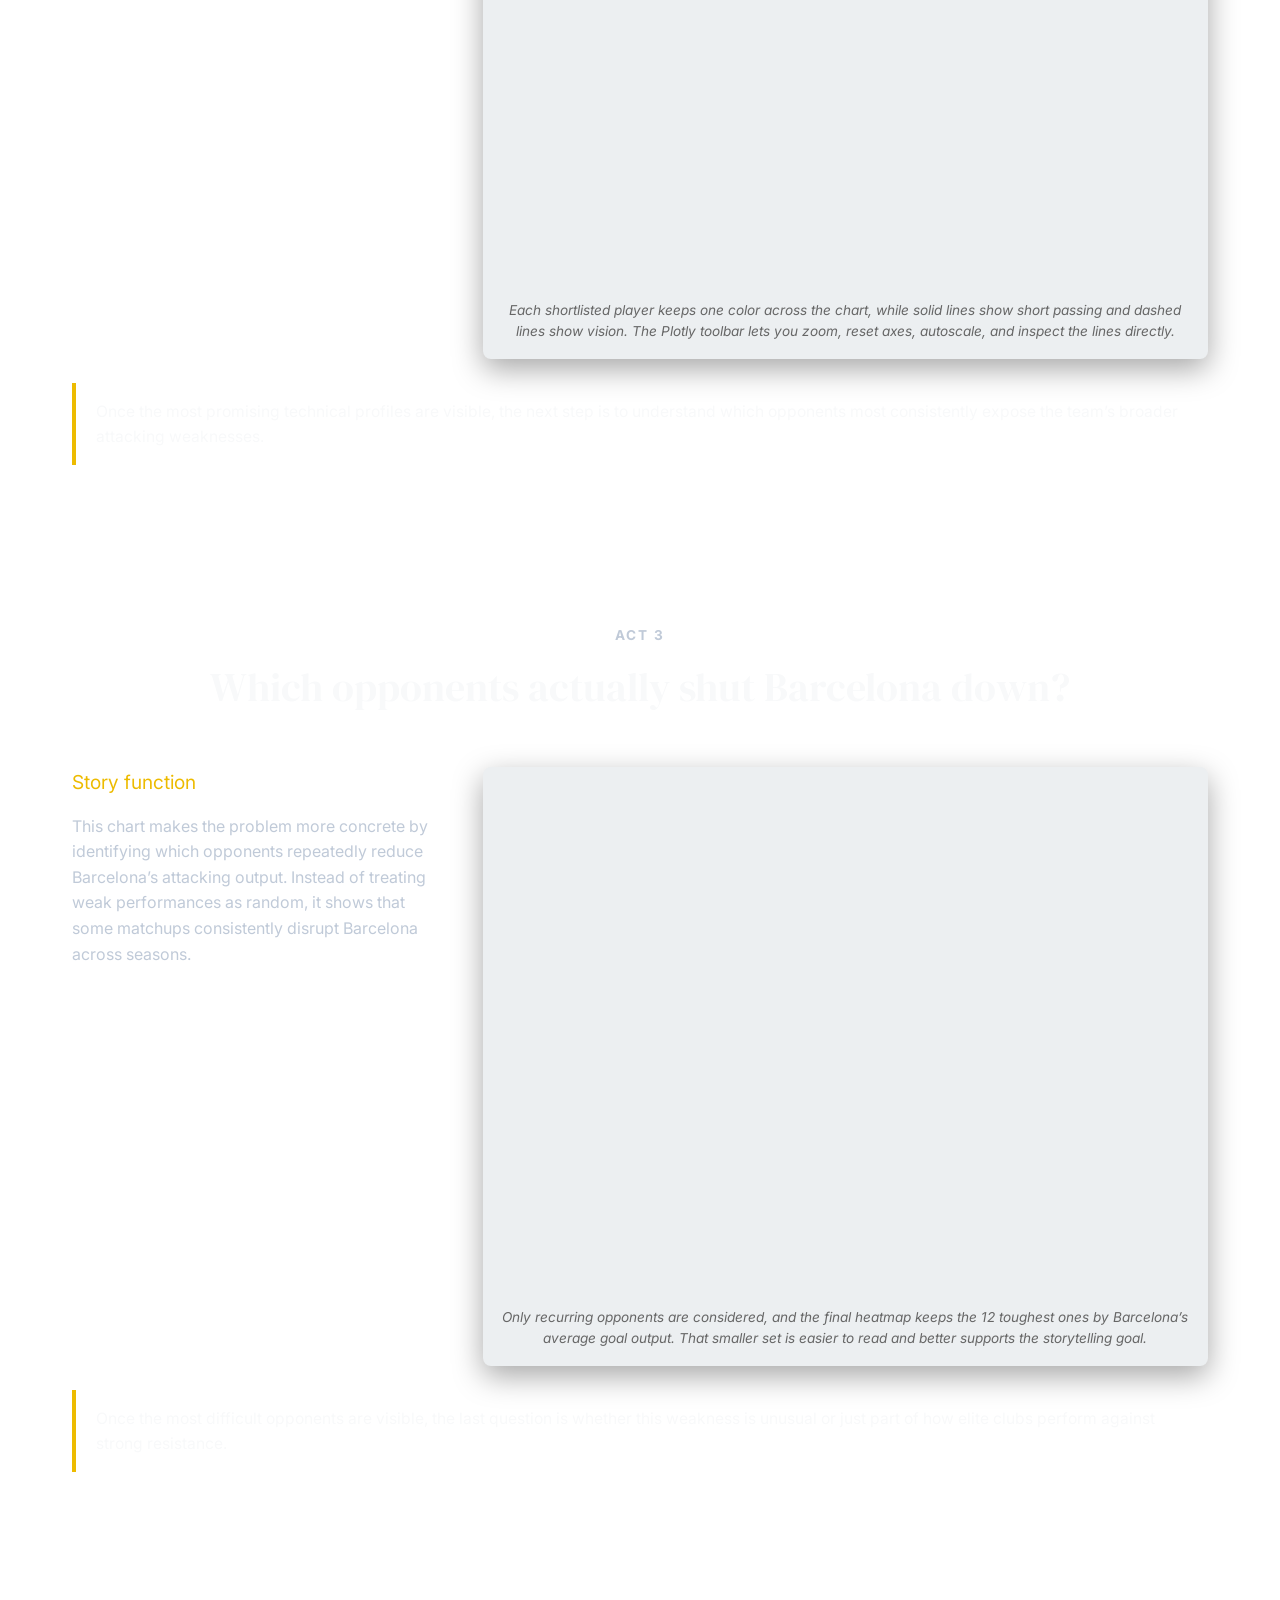
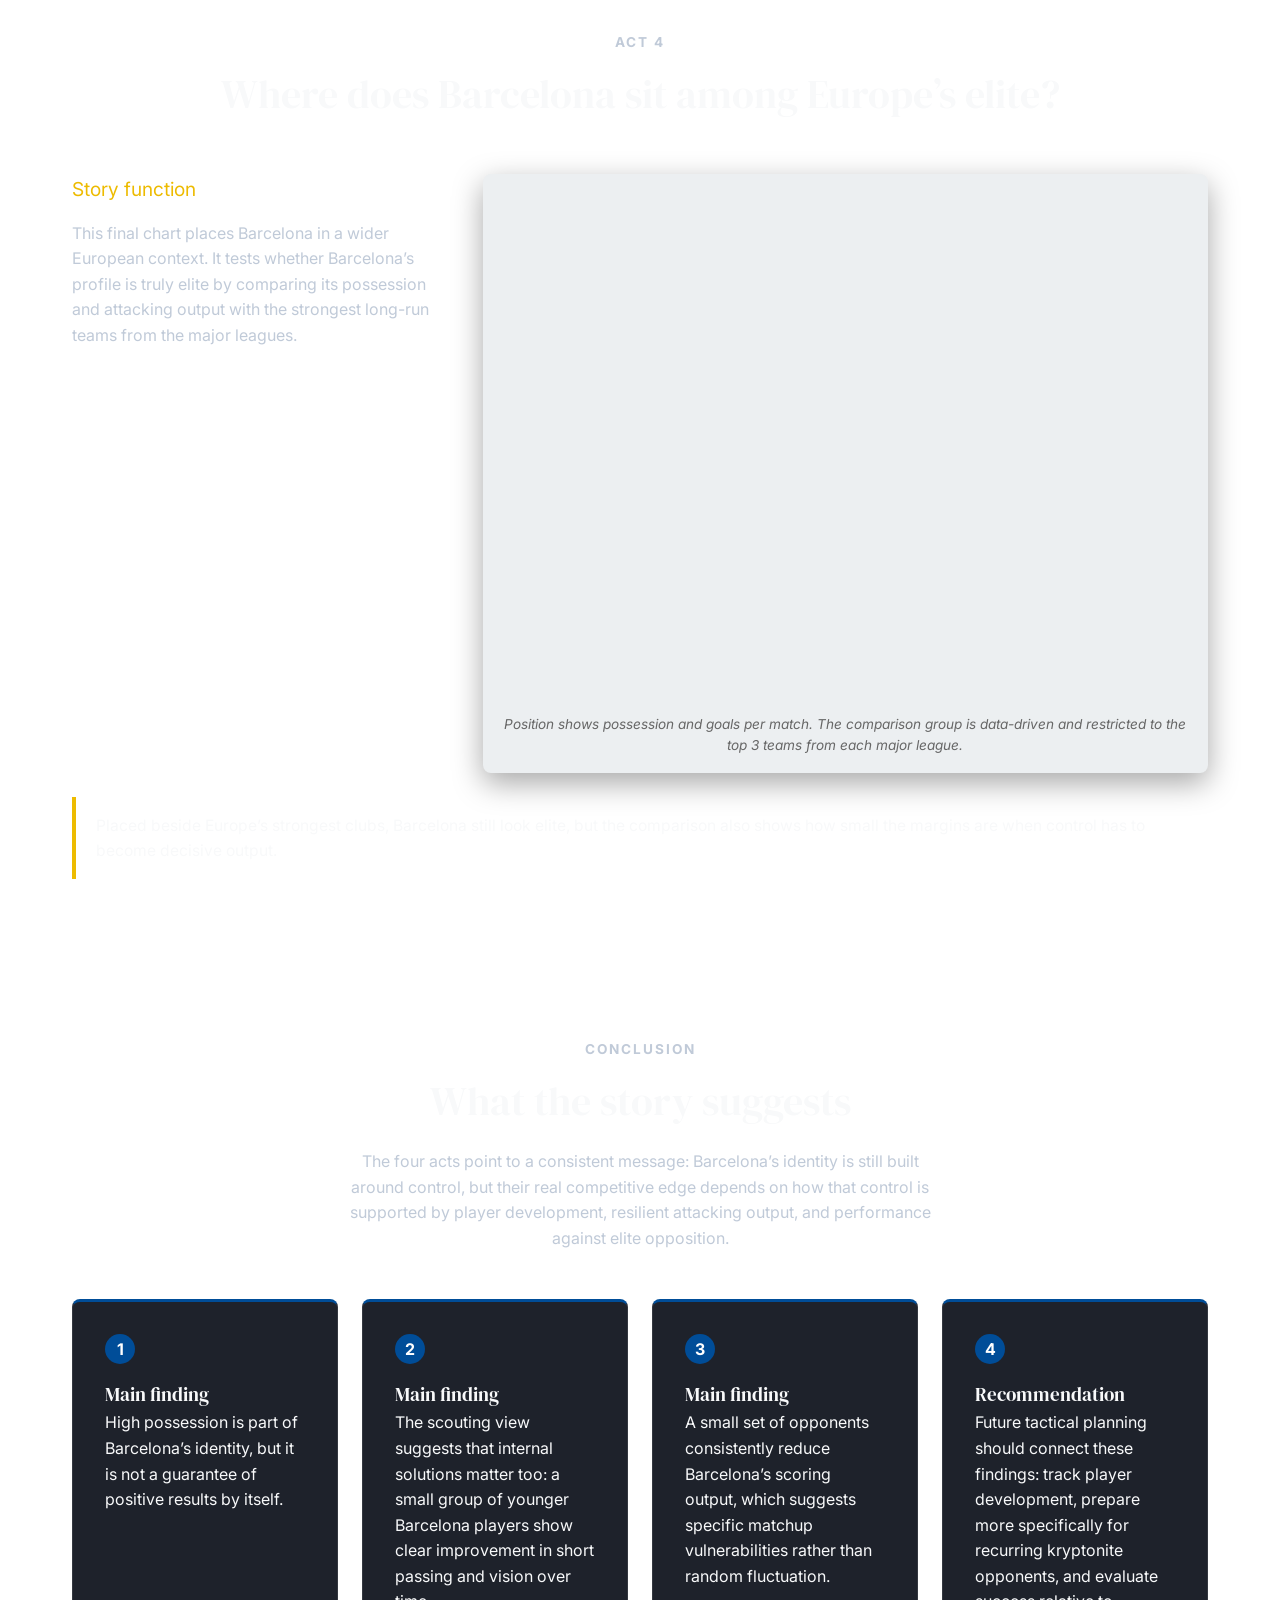
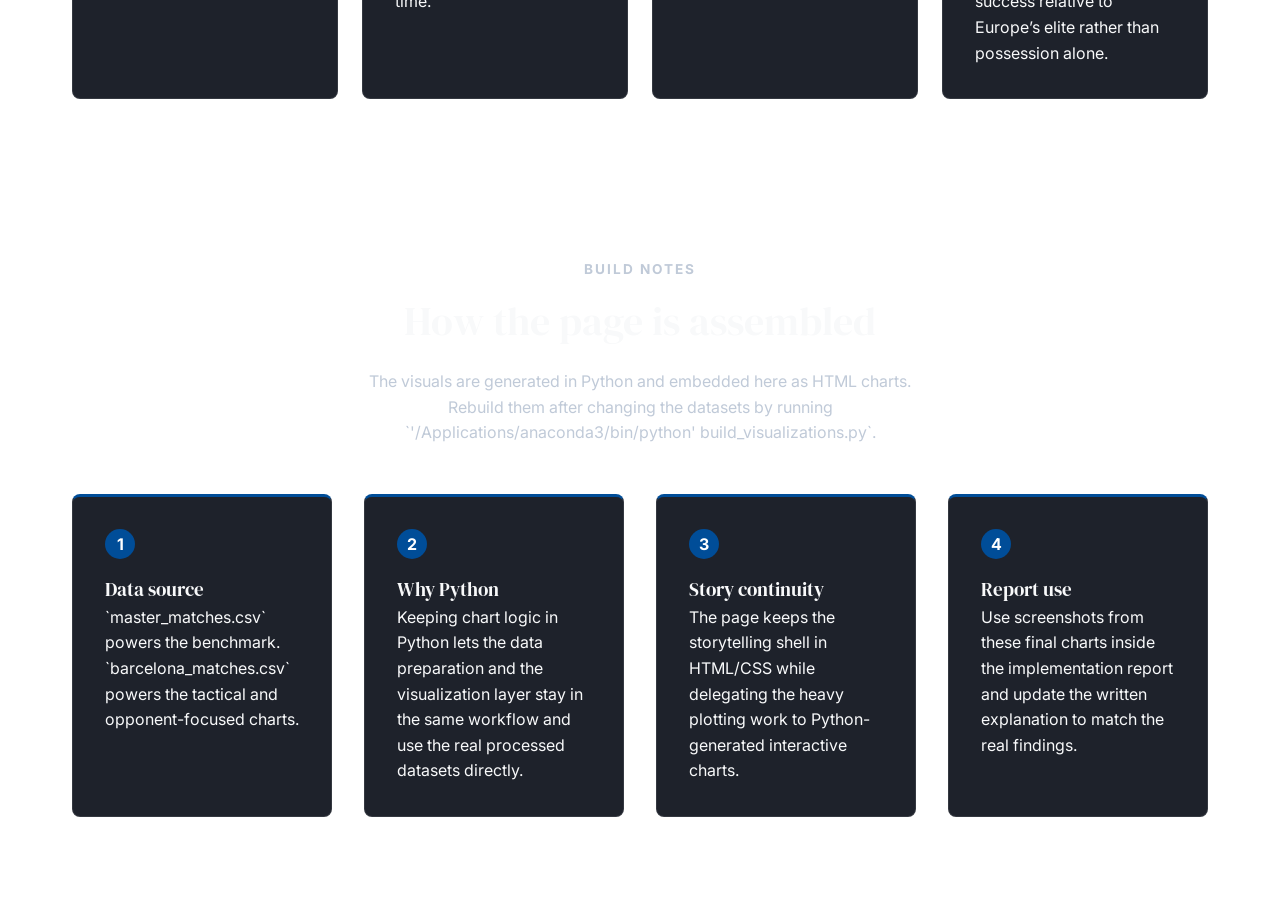
==== commit 88721ca9: "Update chart note in Final_Visualisation.html Removed redundant information about bubble size in cha" ====
--- a/Final_Visualisation.html
+++ b/Final_Visualisation.html
@@ -23,8 +23,8 @@
         <h1>From possession to pressure points</h1>
         <p class="lede">
           This page uses Python-generated visualizations built from the real
-          datasets. The storyline moves from tactical myth, to attacking
-          conversion, to difficult opponents, and finishes with a European
+          datasets. The storyline moves from the possession myth, to young
+          player development, to difficult opponents, and finishes with a European
           benchmark.
         </p>
         <div class="hero-actions">
@@ -43,22 +43,22 @@
         <div class="story-grid">
           <article class="story-card">
             <span class="step"><i class="fa-solid fa-shield-halved"></i></span>
-            <h3>Challenge the identity</h3>
-            <p>Barcelona are built around control, but the first visual checks whether possession actually protects them from losing.</p>
+            <h3> Tactical efficiency</h3>
+            <p>We examine whether match control, especially possession and attacking output in away games, is actually associated with Barcelona’s win rate.</p>
           </article>
           <article class="story-card">
             <span class="step"><i class="fa-solid fa-bullseye"></i></span>
-            <h3>Scout the hidden gems</h3>
+            <h3>Transfer Strategy</h3>
             <p>If control is not enough, the next question is which younger Barcelona players show the clearest growth in the key skills that support the style.</p>
           </article>
           <article class="story-card">
             <span class="step"><i class="fa-solid fa-fire"></i></span>
-            <h3>Name the opponents</h3>
+            <h3>Performance Evolution</h3>
             <p>Once the problem is clear, the heatmap reveals which opponents most consistently reduce Barcelona’s scoring output.</p>
           </article>
           <article class="story-card">
             <span class="step"><i class="fa-solid fa-globe"></i></span>
-            <h3>End with context</h3>
+            <h3>Comparative Benchmarking</h3>
             <p>The final benchmark asks whether Barcelona’s profile looks elite in Europe, or only strong inside the league context.</p>
           </article>
         </div>
@@ -68,22 +68,22 @@
         <div class="question-strip">
           <a href="#visual-1" class="question-pill">
             <strong>Q1</strong>
-            <span>Does high possession translate into wins?</span>
+            <span>Does possession really translate into wins?</span>
             <i class="fa-solid fa-arrow-right pill-icon"></i>
           </a>
           <a href="#visual-2" class="question-pill">
             <strong>Q2</strong>
-            <span>Which players are improving in key playmaking skills?</span>
+            <span>Which young players fit Barcelona’s tactical future?</span>
             <i class="fa-solid fa-arrow-right pill-icon"></i>
           </a>
           <a href="#visual-3" class="question-pill">
             <strong>Q3</strong>
-            <span>Which opponents suppress the attack?</span>
+            <span>Who are Barcelona’s kryptonite opponents?</span>
             <i class="fa-solid fa-arrow-right pill-icon"></i>
           </a>
           <a href="#visual-4" class="question-pill">
             <strong>Q4</strong>
-            <span>How does Barça compare with Europe?</span>
+            <span>How does Barcelona compare with Europe’s elite?</span>
             <i class="fa-solid fa-arrow-right pill-icon"></i>
           </a>
         </div>
@@ -104,7 +104,7 @@
             <div class="chart-note">The boxplot shows that Barcelona still recorded very high possession in several matches they failed to win, especially away from home.</div>
           </div>
         </div>
-        <p class="transition-note">If possession alone does not secure results, the next question is whether Barcelona at least convert control into a steady attacking output.</p>
+        <p class="transition-note">If possession alone does not secure results, the next question is which younger Barcelona players are developing the technical qualities needed to sustain the club’s style.</p>
       </section>
 
       <section id="visual-2" class="panel visual-panel">
@@ -115,11 +115,11 @@
         <div class="chart-layout">
           <div class="chart-copy">
             <h3>Story function</h3>
-            <p>This chart shifts the story from team-level outcomes to player-level development. It looks for younger Barcelona players whose passing and vision improve over time, suggesting where the club might find future solutions within its own squad.</p>
+            <p>This chart shifts the story from team-level outcomes to scouting beyond the current squad. It looks for under-25 players across European leagues whose passing and vision improve over time, suggesting which profiles could fit Barcelona’s tactical future.</p>
           </div>
           <div class="chart-card">
             <iframe class="chart-frame" src="./charts/act2_hidden_gems.html" title="Act 2 scouting for hidden gems" loading="lazy"></iframe>
-            <div class="chart-note">Each player keeps one color across the chart, while solid lines show short passing and dashed lines show vision. The Plotly toolbar lets you zoom, reset axes, autoscale, and inspect the lines directly.</div>
+            <div class="chart-note">Each shortlisted player keeps one color across the chart, while solid lines show short passing and dashed lines show vision. The Plotly toolbar lets you zoom, reset axes, autoscale, and inspect the lines directly.</div>
           </div>
         </div>
         <p class="transition-note">Once the most promising technical profiles are visible, the next step is to understand which opponents most consistently expose the team’s broader attacking weaknesses.</p>
@@ -155,7 +155,7 @@
           </div>
           <div class="chart-card">
             <iframe class="chart-frame" src="./charts/act4_european_benchmark.html" title="Act 4 European benchmark" loading="lazy"></iframe>
-            <div class="chart-note">Position shows possession and goals per match, while bubble size adds points per match. The comparison group is data-driven and restricted to the top 3 teams from each major league.</div>
+            <div class="chart-note">Position shows possession and goals per match. The comparison group is data-driven and restricted to the top 3 teams from each major league.</div>
           </div>
         </div>
         <p class="transition-note">Placed beside Europe’s strongest clubs, Barcelona still look elite, but the comparison also shows how small the margins are when control has to become decisive output.</p>
@@ -166,10 +166,10 @@
           <p class="section-kicker">Conclusion</p>
           <h2>What the story suggests</h2>
           <p>
-            The four acts point to a consistent message: Barcelona often control
-            games territorially, but the most important competitive difference is
-            whether that control becomes efficient attack against strong
-            opponents.
+            The four acts point to a consistent message: Barcelona’s identity
+            is still built around control, but their real competitive edge
+            depends on how that control is supported by player development,
+            resilient attacking output, and performance against elite opposition.
           </p>
         </div>
         <div class="conclusion-grid">
@@ -181,7 +181,7 @@
           <article class="report-card">
             <span class="step">2</span>
             <h3>Main finding</h3>
-            <p>The strongest seasons are the ones where shot volume, goal output, and accuracy rise together instead of relying on control alone.</p>
+            <p>The scouting view suggests that internal solutions matter too: a small group of younger Barcelona players show clear improvement in short passing and vision over time.</p>
           </article>
           <article class="report-card">
             <span class="step">3</span>
@@ -191,7 +191,7 @@
           <article class="report-card">
             <span class="step">4</span>
             <h3>Recommendation</h3>
-            <p>Future tactical analysis should focus less on possession totals alone and more on how quickly possession turns into shots, entries, and goals.</p>
+            <p>Future tactical planning should connect these findings: track player development, prepare more specifically for recurring kryptonite opponents, and evaluate success relative to Europe’s elite rather than possession alone.</p>
           </article>
         </div>
       </section>
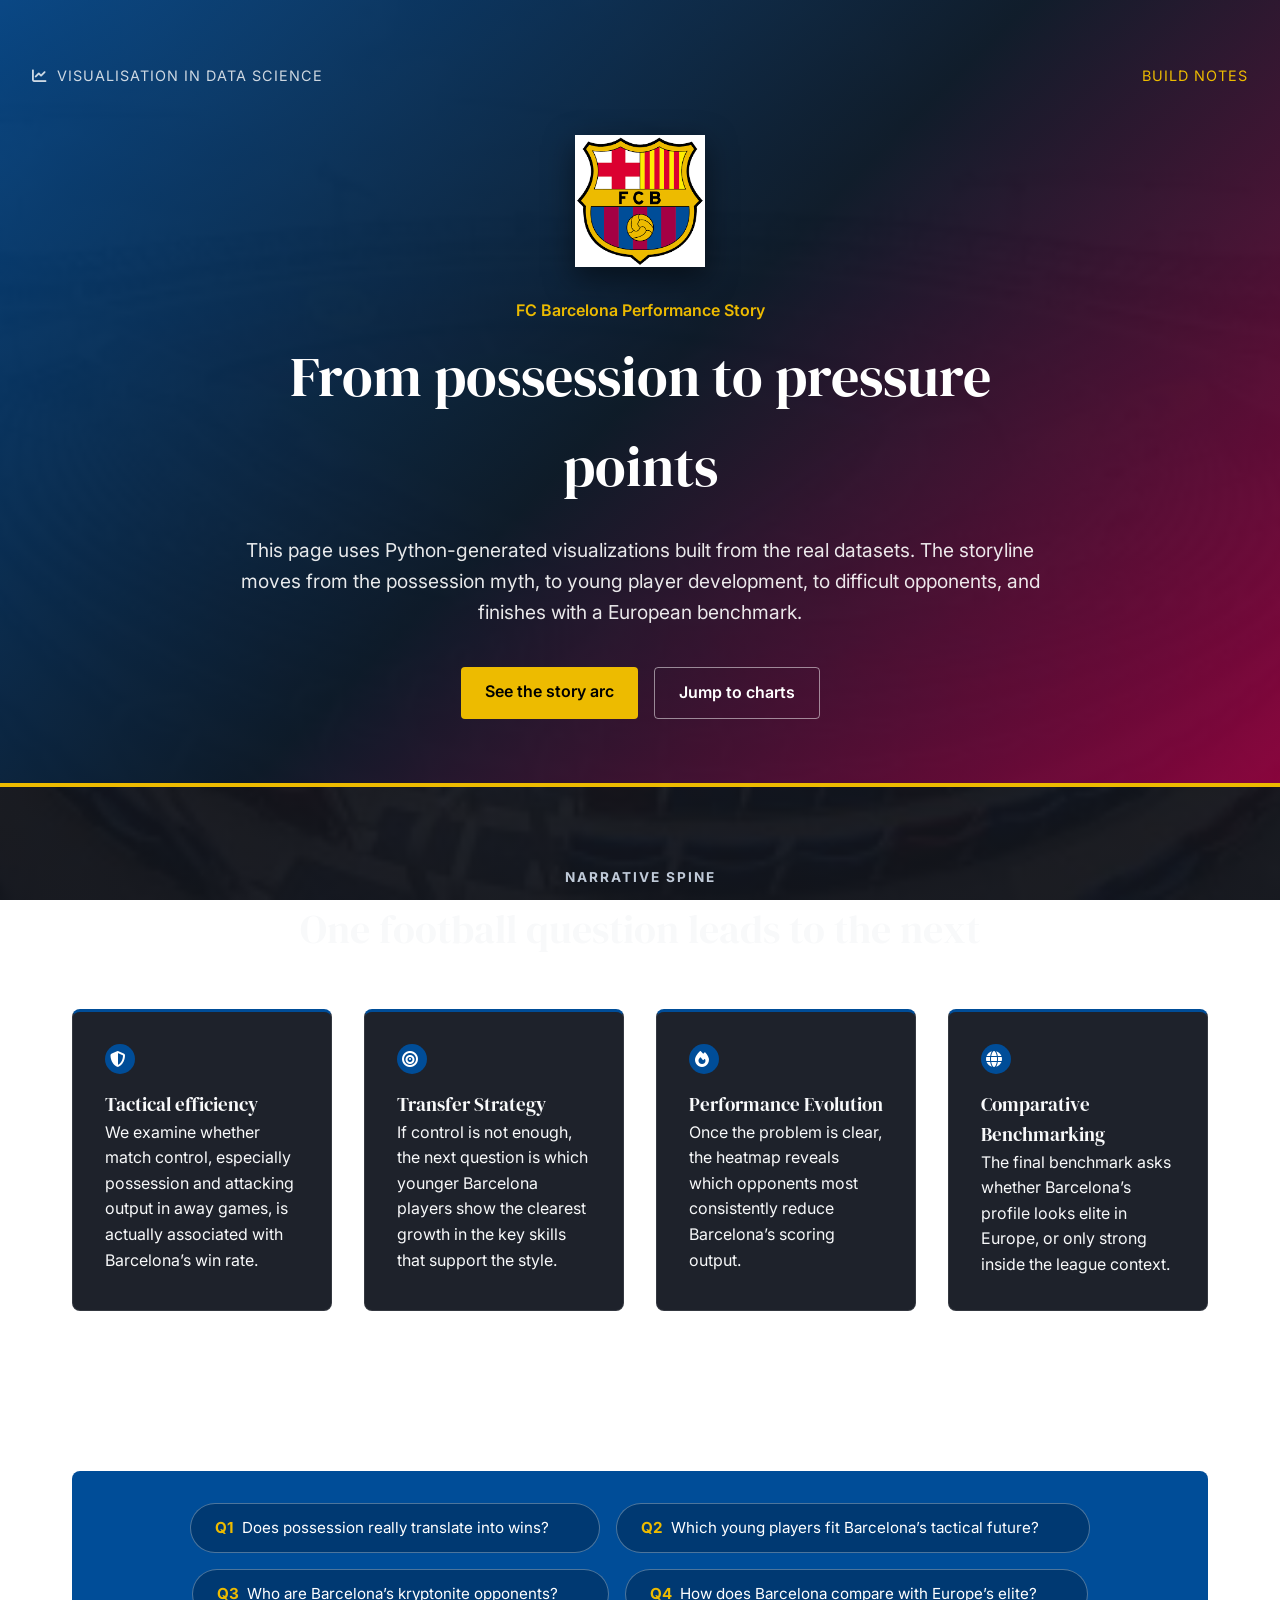
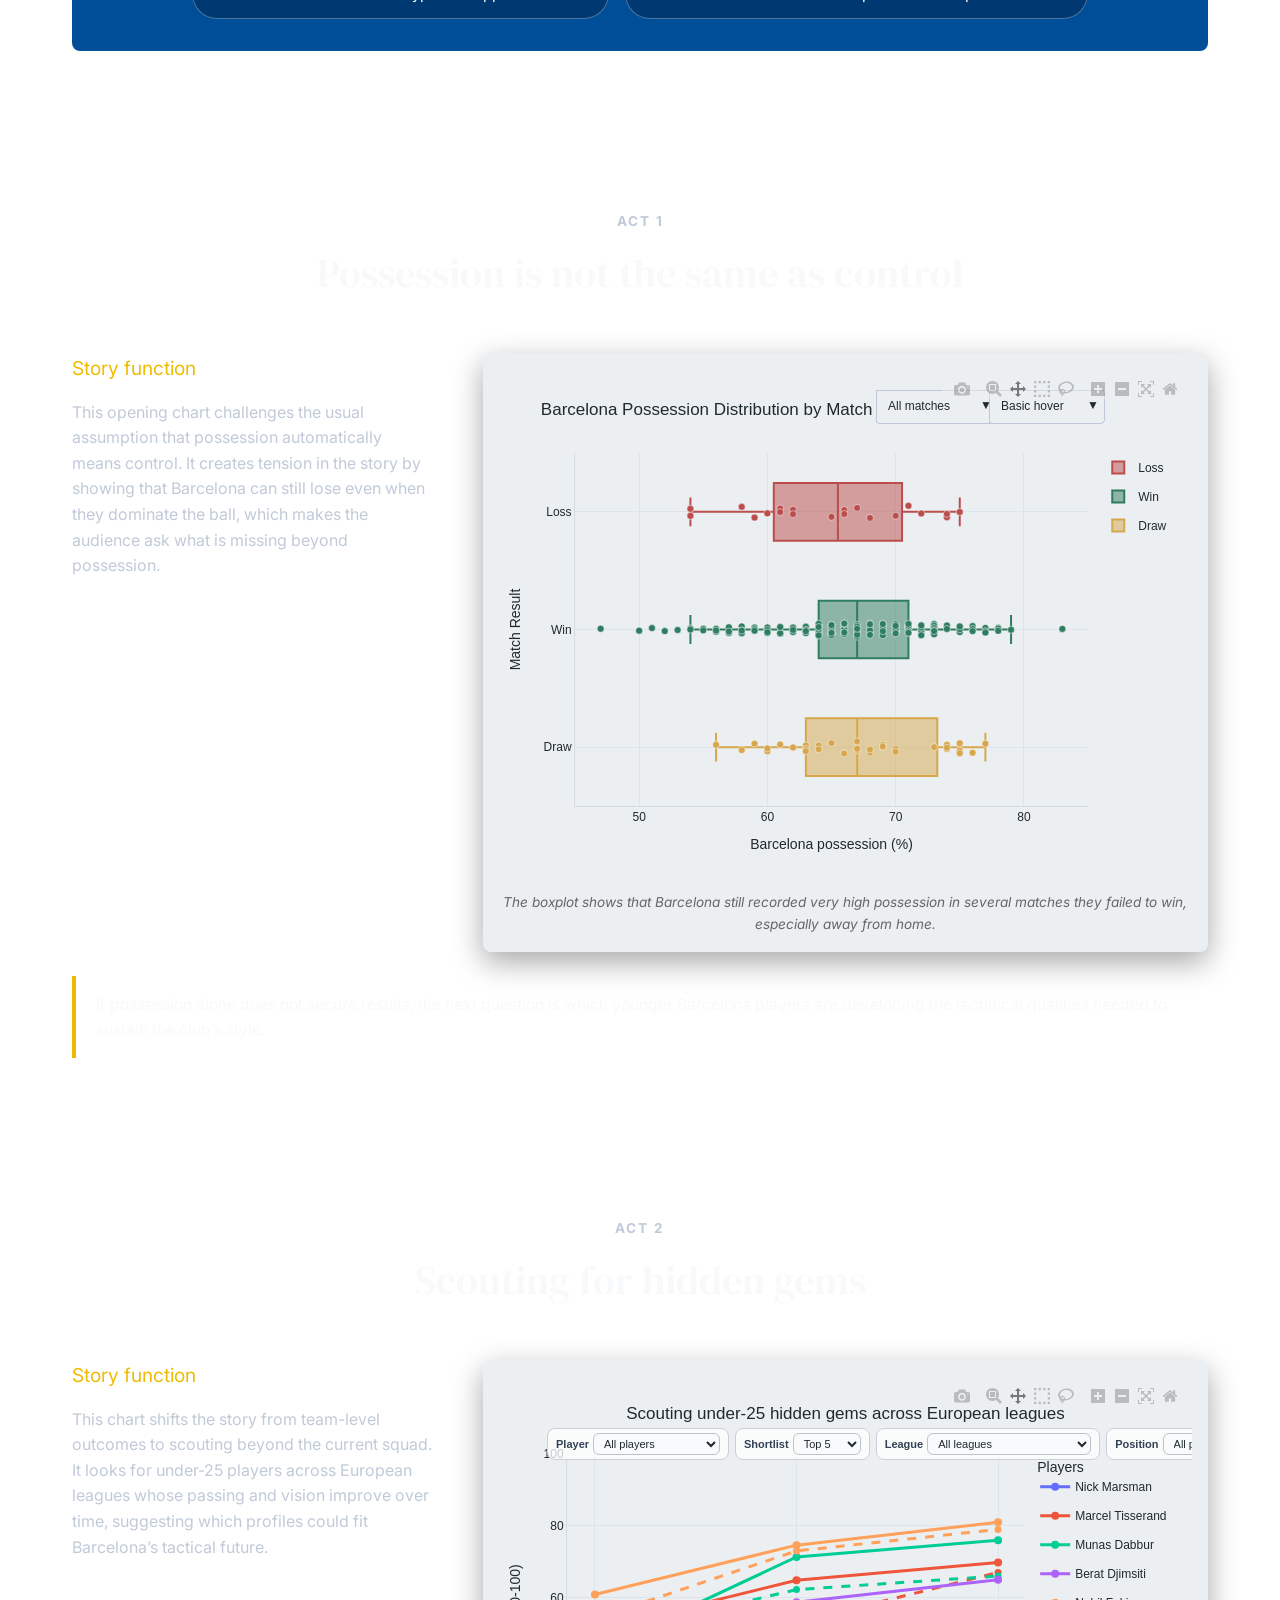
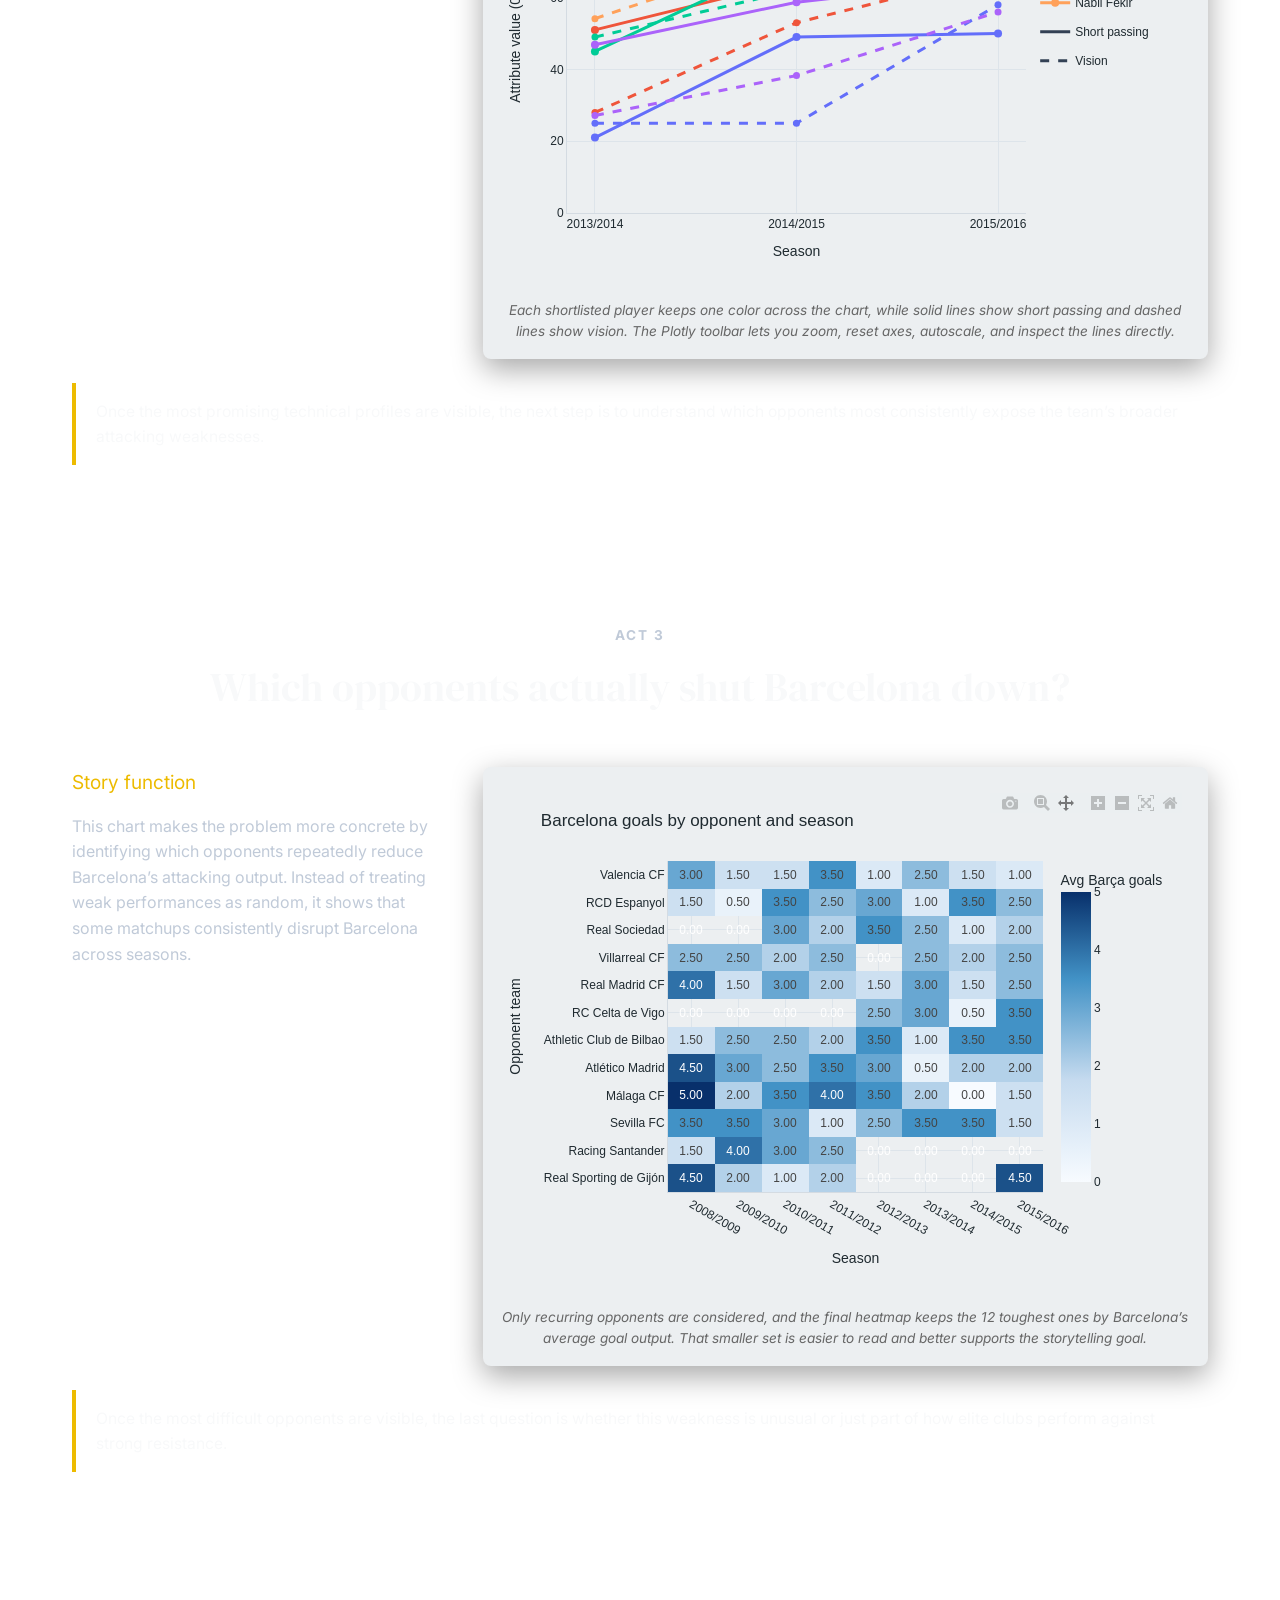
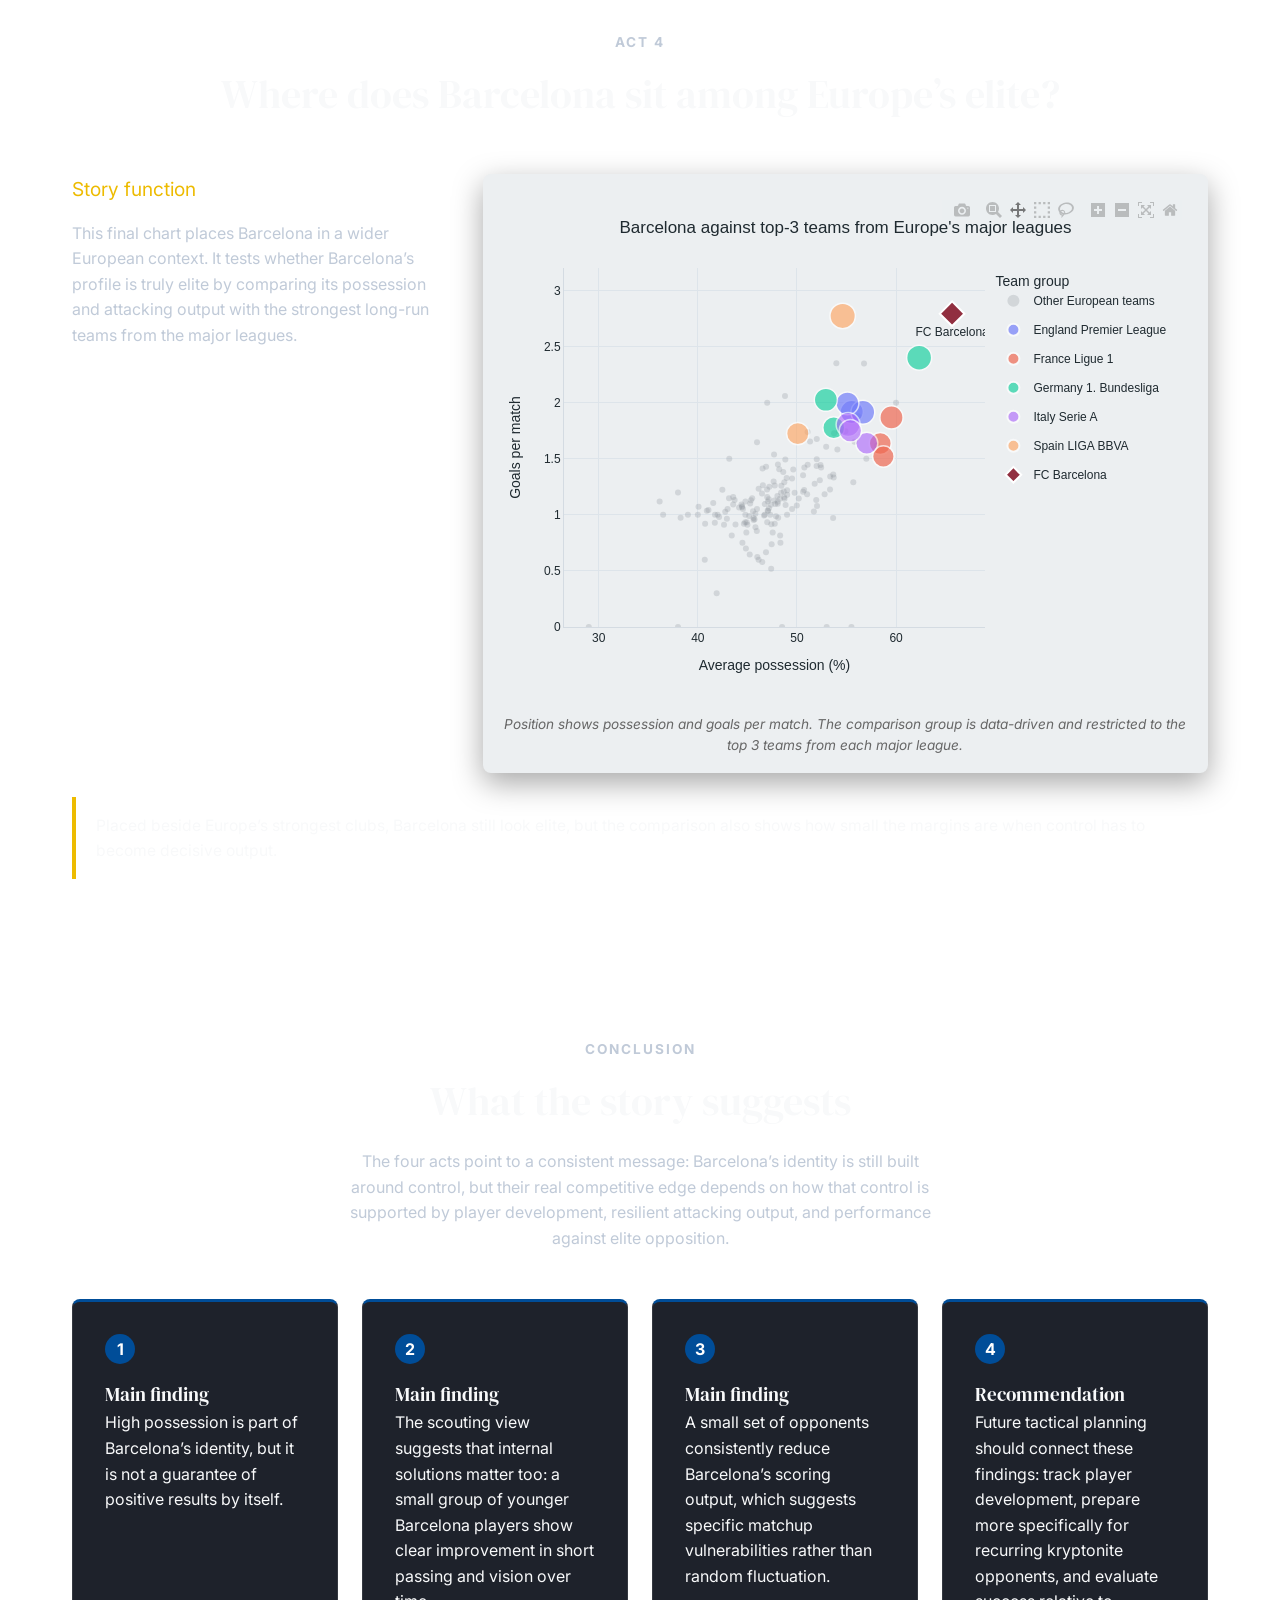
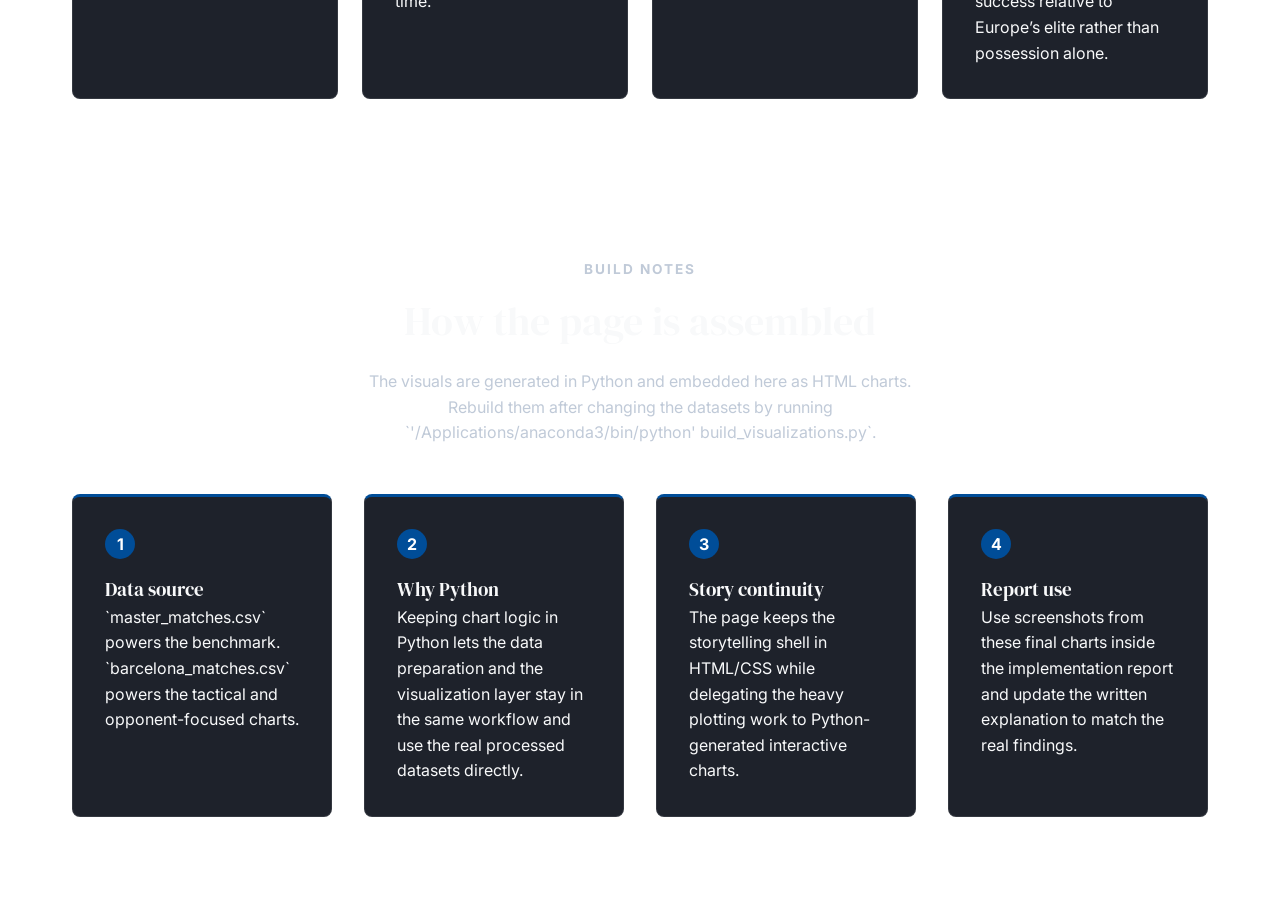
==== commit b2b43ce7: "change" ====
--- a/Final_Visualisation.html
+++ b/Final_Visualisation.html
@@ -100,7 +100,7 @@
             <p>This opening chart challenges the usual assumption that possession automatically means control. It creates tension in the story by showing that Barcelona can still lose even when they dominate the ball, which makes the audience ask what is missing beyond possession.</p>
           </div>
           <div class="chart-card">
-            <iframe class="chart-frame" src="./charts/act1_boxplot.html" title="Act 1 boxplot" loading="lazy"></iframe>
+            <iframe class="chart-frame" src="./charts/act1_possession_vs_result.html" title="Act 1 boxplot" loading="lazy"></iframe>
             <div class="chart-note">The boxplot shows that Barcelona still recorded very high possession in several matches they failed to win, especially away from home.</div>
           </div>
         </div>
